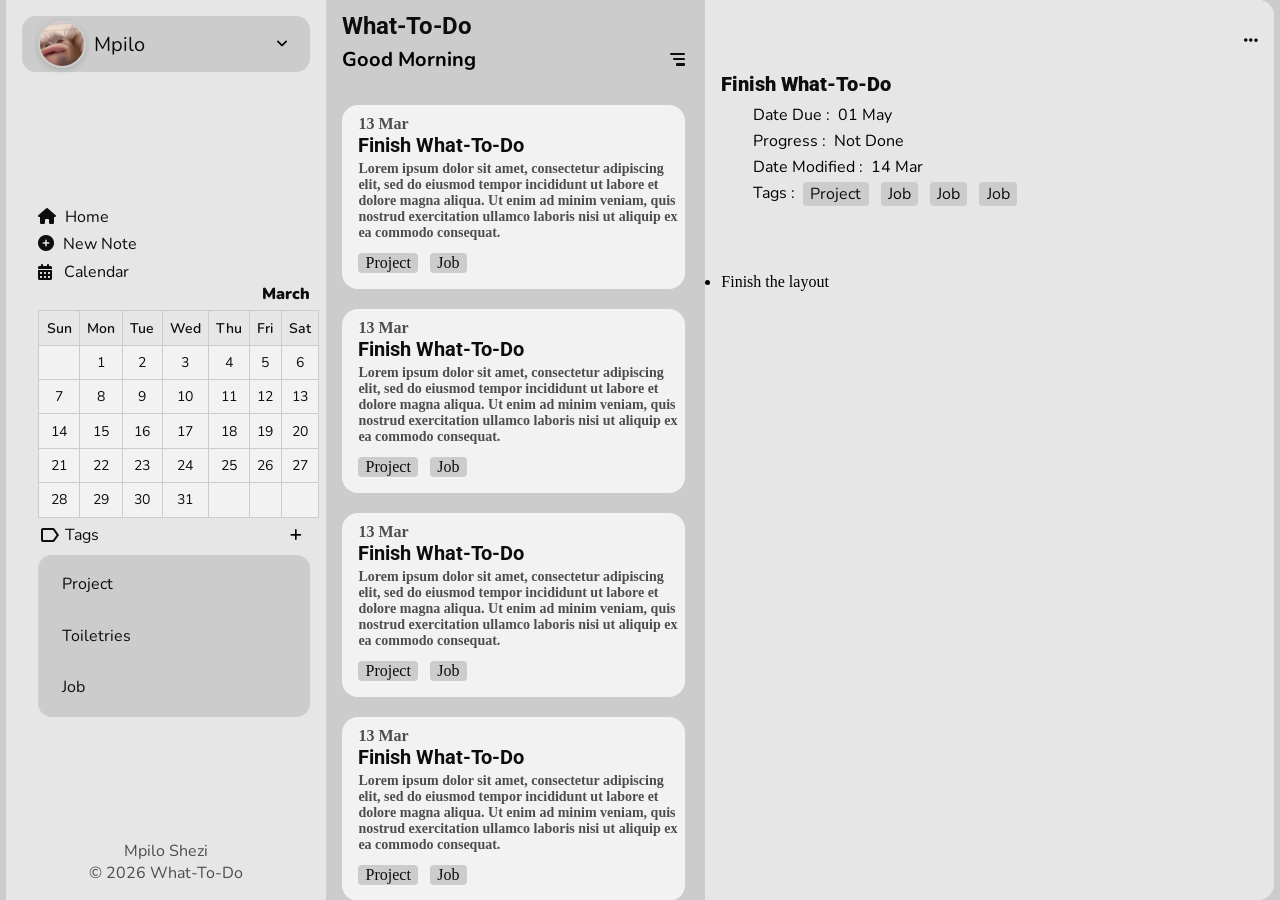
==== index.html @ d68bf4db "View Page - Made view header and about sections" ====
<!DOCTYPE html>
<html lang="en">

<head>
  <meta charset="UTF-8" />
  <meta name="description" content="to-do-list" />
  <meta name="author" content="Mpilo Shezi ( t00la7y )" />
  <meta name="viewport" content="width=device-width, initial-scale=1.0" />
  <meta name="keywords" content="to-do list, task manager, productivity, JavaScript, HTML, CSS" />
  <link rel="stylesheet" href="https://cdnjs.cloudflare.com/ajax/libs/font-awesome/6.5.0/css/all.min.css">
  <link rel="stylesheet"
    href="https://fonts.googleapis.com/css2?family=Material+Symbols+Outlined:opsz,wght,FILL,GRAD@20..48,100..700,0..1,-50..200&icon_names=label" />
  <meta http-equiv="Content-Type" content="text/html; charset=UTF-8" />
  <link rel="stylesheet" href="css/style.css">
  <title>What-To-Do</title>
</head>

<body>

  <main>

    <!-- Side Navigation panel -->
    <aside class="desktop-nav">
      <div class="account-action">
        <div class="user-display">
          <img src="image/3c36493bb532231feea8f35fd29cca05.jpg" alt="user-Picture">
          <span id="name">Mpilo</span>
        </div>
        <button><i class="fa-solid fa-angle-down" id="dropdown"></i></button>
      </div>

      <nav>
        <li><i class="fa-solid fa-house"></i>Home</li>
        <li><i class="fa-solid fa-circle-plus"></i>New Note</li>
        <li>
          <div class="calendar-container">
            <span>
              <div class="calendar-label">
                <i class="fa-solid fa-calendar-days"></i>
                Calendar
              </div>
            </span>
            <span id="month">March</span>
            <table class="calendar-table">
              <thead>
                <tr>
                  <th>Sun</th>
                  <th>Mon</th>
                  <th>Tue</th>
                  <th>Wed</th>
                  <th>Thu</th>
                  <th>Fri</th>
                  <th>Sat</th>
                </tr>
              </thead>
              <tbody>
                <tr>
                  <td></td>
                  <td>1</td>
                  <td>2</td>
                  <td>3</td>
                  <td>4</td>
                  <td>5</td>
                  <td>6</td>
                </tr>
                <tr>
                  <td>7</td>
                  <td>8</td>
                  <td>9</td>
                  <td>10</td>
                  <td>11</td>
                  <td>12</td>
                  <td>13</td>
                </tr>
                <tr>
                  <td>14</td>
                  <td>15</td>
                  <td>16</td>
                  <td>17</td>
                  <td>18</td>
                  <td>19</td>
                  <td>20</td>
                </tr>
                <tr>
                  <td>21</td>
                  <td>22</td>
                  <td>23</td>
                  <td>24</td>
                  <td>25</td>
                  <td>26</td>
                  <td>27</td>
                </tr>
                <tr>
                  <td>28</td>
                  <td>29</td>
                  <td>30</td>
                  <td>31</td>
                  <td></td>
                  <td></td>
                  <td></td>
                </tr>
              </tbody>
            </table>
          </div>
        </li>
        <li>
          <div class="tag-container">
            <span>
              <div class="tag-label">
                <span class="material-symbols-outlined">label</span>
                Tags
              </div>
              <button><i class="fa-solid fa-plus" id="addBtn"></i></button>
            </span>
            <ul class="tags" id="tag-carousel">
              <li id="tag">Project</li>
              <li id="tag">Toiletries</li>
              <li id="tag">Job</li>
            </ul>
          </div>
        </li>
      </nav>



      <!-- web app footer -->
      <footer>
        <span class="author">Mpilo Shezi</span>
        <span>&copy; 2026 What-To-Do</span>
      </footer>

    </aside>

    <!-- Home page content -->
    <section class="page">

      <!-- Notes Carousel [Up to Down]-->
      <section class="card-carousel">

        <div class="carousel-header"> <!--Staionary at the top-->
          <h3>What-To-Do</h3>

          <!-- Hamburger menu -->
          <div class="hamburger-menu">
            <span></span>
            <span></span>
            <span></span>
          </div>

          <!-- Mobile Navigation -->
          <nav class="mobile-nav">
            <ul class="mobile-nav-list">
              <li><i class="fa-solid fa-house"></i>Home</li>
              <li><i class="fa-solid fa-circle-plus"></i>New Note</li>
              <li>
                <div class="calendar-container">
                  <span>
                    <div class="calendar-label">
                      <i class="fa-solid fa-calendar-days"></i>
                      Calendar
                    </div>
                    <i class="fa-solid fa-angle-down" id="dropDown"></i>
                  </span>
                  <span id="month">March</span>
                  <table class="calendar-table">
                    <thead>
                      <tr>
                        <th>Sun</th>
                        <th>Mon</th>
                        <th>Tue</th>
                        <th>Wed</th>
                        <th>Thu</th>
                        <th>Fri</th>
                        <th>Sat</th>
                      </tr>
                    </thead>
                    <tbody>
                      <tr>
                        <td></td>
                        <td>1</td>
                        <td>2</td>
                        <td>3</td>
                        <td>4</td>
                        <td>5</td>
                        <td>6</td>
                      </tr>
                      <tr>
                        <td>7</td>
                        <td>8</td>
                        <td>9</td>
                        <td>10</td>
                        <td>11</td>
                        <td>12</td>
                        <td>13</td>
                      </tr>
                      <tr>
                        <td>14</td>
                        <td>15</td>
                        <td>16</td>
                        <td>17</td>
                        <td>18</td>
                        <td>19</td>
                        <td>20</td>
                      </tr>
                      <tr>
                        <td>21</td>
                        <td>22</td>
                        <td>23</td>
                        <td>24</td>
                        <td>25</td>
                        <td>26</td>
                        <td>27</td>
                      </tr>
                      <tr>
                        <td>28</td>
                        <td>29</td>
                        <td>30</td>
                        <td>31</td>
                        <td></td>
                        <td></td>
                        <td></td>
                      </tr>
                    </tbody>
                  </table>
                </div>
              </li>
              <li>
                <div class="tag-container">
                  <span>
                    <div class="tag-label">
                      <span class="material-symbols-outlined">label</span>
                      Tags
                    </div>
                    <i class="fa-solid fa-angle-down" id="dropDown"></i>
                  </span>
                  <ul class="tags" id="tag-carousel">
                    <li>Project</li>
                    <li>Toiletries</li>
                    <li>Job</li>
                  </ul>
                </div>
              </li>
              <li>
                <div class="setting-div"><i class="fa-solid fa-gear"></i>Settings</div>
              </li>
            </ul>
          </nav>

          <div class="carousel-subheader">
            <p id="greeting"> Good Morning</p>

            <button id="listFilter">
              <div class="list-filter">
                <span class="span-1"></span>
                <span class="span-2"></span>
                <span class="span-3"></span>
              </div>
            </button>
          </div>
        </div>

        <div class="carousel-group">

          <!-- Make card with JavaScript -->
          <ul class="carousel-list">
            <li id="list-item">
              <div class="note-card"> <!--Placeholder-->

                <h4 id="dateCreated">13 Mar</h4>

                <h2 class="note-title" id="card-title">
                  Finish What-To-Do
                </h2>

                <div id="card-description">
                  <p>Lorem ipsum dolor sit amet, consectetur adipiscing elit,
                    sed do eiusmod tempor incididunt ut labore et dolore magna aliqua.
                    Ut enim ad minim veniam, quis nostrud exercitation ullamco laboris nisi
                    ut aliquip ex ea commodo consequat.
                  </p>
                </div>

                <div class="note-tags">
                  <p class="note-tag" id="tag">Project</p>
                  <p class="note-tag" id="tag">Job</p>
                </div>
              </div>
            </li>
            <li id="list-item">
              <div class="note-card"> <!--Placeholder-->

                <h4 id="dateCreated">13 Mar</h4>

                <h2 class="note-title" id="card-title">
                  Finish What-To-Do
                </h2>

                <div id="card-description">
                  <p>Lorem ipsum dolor sit amet, consectetur adipiscing elit,
                    sed do eiusmod tempor incididunt ut labore et dolore magna aliqua.
                    Ut enim ad minim veniam, quis nostrud exercitation ullamco laboris nisi
                    ut aliquip ex ea commodo consequat.
                  </p>
                </div>

                <div class="note-tags">
                  <p class="note-tag" id="tag">Project</p>
                  <p class="note-tag" id="tag">Job</p>
                </div>
              </div>
            </li>
            <li id="list-item">
              <div class="note-card"> <!--Placeholder-->

                <h4 id="dateCreated">13 Mar</h4>

                <h2 class="note-title" id="card-title">
                  Finish What-To-Do
                </h2>

                <div id="card-description">
                  <p>Lorem ipsum dolor sit amet, consectetur adipiscing elit,
                    sed do eiusmod tempor incididunt ut labore et dolore magna aliqua.
                    Ut enim ad minim veniam, quis nostrud exercitation ullamco laboris nisi
                    ut aliquip ex ea commodo consequat.
                  </p>
                </div>

                <div class="note-tags">
                  <p class="note-tag" id="tag">Project</p>
                  <p class="note-tag" id="tag">Job</p>
                </div>
              </div>
            </li>
            <li id="list-item">
              <div class="note-card"> <!--Placeholder-->

                <h4 id="dateCreated">13 Mar</h4>

                <h2 class="note-title" id="card-title">
                  Finish What-To-Do
                </h2>

                <div id="card-description">
                  <p>Lorem ipsum dolor sit amet, consectetur adipiscing elit,
                    sed do eiusmod tempor incididunt ut labore et dolore magna aliqua.
                    Ut enim ad minim veniam, quis nostrud exercitation ullamco laboris nisi
                    ut aliquip ex ea commodo consequat.
                  </p>
                </div>

                <div class="note-tags">
                  <p class="note-tag" id="tag">Project</p>
                  <p class="note-tag" id="tag">Job</p>
                </div>
              </div>
            </li>
            <li id="list-item">
              <div class="note-card"> <!--Placeholder-->

                <h4 id="dateCreated">13 Mar</h4>

                <h2 class="note-title" id="card-title">
                  Finish What-To-Do
                </h2>

                <div id="card-description">
                  <p>Lorem ipsum dolor sit amet, consectetur adipiscing elit,
                    sed do eiusmod tempor incididunt ut labore et dolore magna aliqua.
                    Ut enim ad minim veniam, quis nostrud exercitation ullamco laboris nisi
                    ut aliquip ex ea commodo consequat.
                  </p>
                </div>

                <div class="note-tags">
                  <p class="note-tag" id="tag">Project</p>
                  <p class="note-tag" id="tag">Job</p>
                </div>
              </div>
            </li>
            <li id="list-item">
              <div class="note-card"> <!--Placeholder-->

                <h4 id="dateCreated">13 Mar</h4>

                <h2 class="note-title" id="card-title">
                  Finish What-To-Do
                </h2>

                <div id="card-description">
                  <p>Lorem ipsum dolor sit amet, consectetur adipiscing elit,
                    sed do eiusmod tempor incididunt ut labore et dolore magna aliqua.
                    Ut enim ad minim veniam, quis nostrud exercitation ullamco laboris nisi
                    ut aliquip ex ea commodo consequat.
                  </p>
                </div>

                <div class="note-tags">
                  <p class="note-tag" id="tag">Project</p>
                  <p class="note-tag" id="tag">Job</p>
                </div>
              </div>
            </li>
          </ul>
        </div>
      </section>

      <!-- Note/To-Do display -->
      <section class="display">
        <!-- App Home -->
        <div class="home">

        </div>
        <!-- New note -->
        <div class="create-to-do">
          <form></form>
        </div>

        <!-- View Note -->
        <div class="to-do-Note">
          <div class="view-note-header">
            <i class="fa-solid fa-ellipsis note-options"></i>
            <h2 .class="title" id="card-title">Finish What-To-Do</h2>
          </div>
          <div class="view-note-body">
            <ul class="view-note-about">
              <li><span><p>Date Due :</p> <p id="dateDue"> 01 May</p></span></li>
              <li><span><p>Progress :</p> <p id="cardStatus"> Not Done</p></span></li>
              <li><span><p>Date Modified :</p> <p id="dateModified">14 Mar</p></span></li>
              <li><span><p>Tags :</p>
                  <div class="note-tags">
                    <p class="note-tag" id="tag">Project</p>
                    <p class="note-tag" id="tag">Job</p>
                    <p class="note-tag" id="tag">Job</p>
                    <p class="note-tag" id="tag">Job</p>
                  </div>
                </span></li>
            </ul>

            <div class="view-note-detail">
              <ul class="note-check-list">
                <li>Finish the layout</li>

              </ul>
            </div>

          </div>
        </div>
      </section>
    </section>

  </main>

</body>

</html>
---- css/style.css ----
@import url(tags.css);
@import url(page.css);
@import url(note.css);
@import url(modal.css);
@import url(carousel.css);
@import url(calendar.css);

* {
    margin: 0;
    padding: 0;
    box-sizing: border-box;
}

.desktop-nav {
    display: flex;
    padding: 1rem;
    color: var(--text);
    flex-direction: column;
    font-size: var(--font-m);
    /* margin-right: var(--font-m); */
    background-color: var(--bg);
    font-family: var(--font-body);
    justify-content: space-between;
    flex: 1 1 auto;
    position: fixed;
    height: 100vh;
    width: 20rem;   
    overflow-y: auto;
    overflow-x: hidden;
    scrollbar-width: none; /* Firefox */
}

.desktop-nav::-webkit-scrollbar {
    display: none; /* Chrome, Safari, Edge */
}

.desktop-nav .account-action {
    gap: 0.5rem;
    width: 18rem;
    display: flex;
    height: 3.5rem;
    padding-left: 1rem;
    align-self: center;
    align-items: center;
    flex-direction: row;
    border-radius: var(--font-s);
    justify-content: space-between;
    background-color: var(--bg-dark);
}

.desktop-nav .account-action .user-display {
    display: flex;
    flex-direction: row;
    justify-content: start;
    align-items: center;
    gap: 0.5rem;
}

.desktop-nav .account-action img {
    width: 3rem;
    height: 3rem;
    object-fit: cover;
    border-radius: 50%;
    justify-self: flex-start;
    border: 2px solid var(--bg-dark);
    box-shadow: 0 2px 6px rgba(0, 0, 0, 0.15);
}

.desktop-nav .account-action #name {
    justify-self: center;
    font-size: var(--font-l);
}

.desktop-nav .account-action button {
    margin-right: 1rem;
    justify-self: flex-end;
    background-color: var(--bg-dark);
}

.desktop-nav .account-action button:hover {
    background-color: var(--bg);
}

.desktop-nav .account-action button #dropdown {
    padding: 0.4rem;
}

.desktop-nav nav {
    padding: 1rem 0 0 1rem;
    list-style: none;
}

.desktop-nav nav li {
    margin-bottom: 0.35rem;
}

.desktop-nav nav li i {
    padding-right: 0.55rem;
}

.setting-div {
    align-self: center;
}

.note-card {
    background-color: var(--bg-light);
}

/* SPA body */

/* First Display */
.page {
    display: flex;
    flex-direction: row;
    margin-left: 20rem;
    height: 100vh;
}

/* Second Display */
.display {
    width: 60%;
    padding-top: 2rem;
    background-color: var(--bg);
}





/* Mobile Navigation */

.hamburger-menu {
    display: none;
}

.mobile-nav {
    display: none;
}

@media (max-width: 500px) {
    .desktop-nav {
        display: none;
    }

    .hamburger-menu {
        display: flex;
        flex-direction: column;
        justify-content: space-between;
        width: 24px;
        height: 16px;
        cursor: pointer;
    }

    .hamburger-menu span {
        display: block;
        height: 2px;
        width: 100%;
        background-color: var(--text);
        border-radius: 2px;
    }

    .mobile-nav {
        display: none;
        position: fixed;
        top: 0;
        left: 0;
        width: 100%;
        height: 100%;
        background-color: var(--bg-light);
        padding: 1rem;
        z-index: 999;
        transition: transform 0.3s ease;
        transform: translateX(-100%);
    }

    .mobile-nav.open {
        display: block;
        opacity: 1;
    }
}
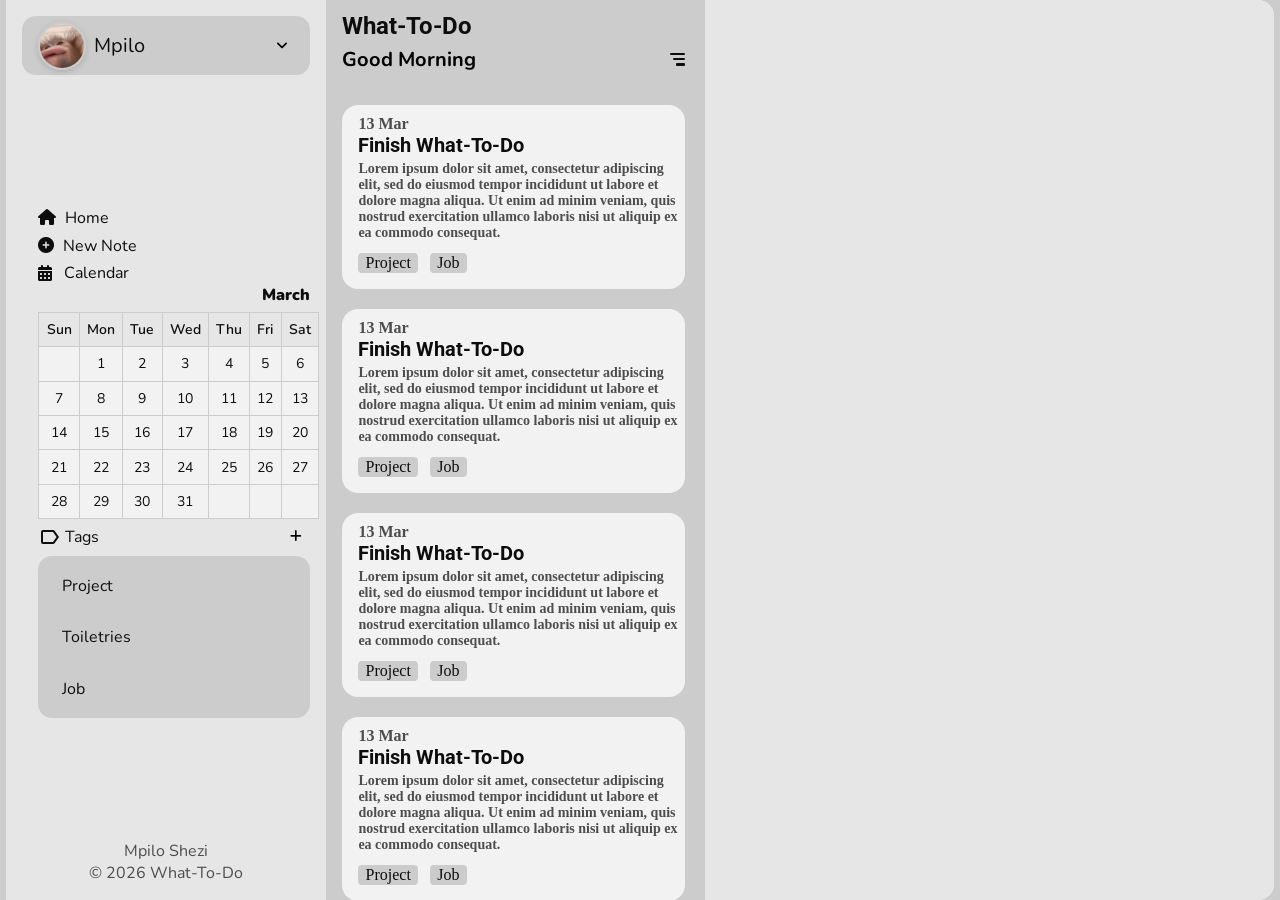
==== commit ff47bb6c: "View Page - Complete" ====
--- a/index.html
+++ b/index.html
@@ -409,13 +409,11 @@
       <section class="display">
         <!-- App Home -->
         <div class="home">
-
+          <!-- New note -->
+          <div class="create-to-do">
+                  
+          </div>  
         </div>
-        <!-- New note -->
-        <div class="create-to-do">
-          <form></form>
-        </div>
-
         <!-- View Note -->
         <div class="to-do-Note">
           <div class="view-note-header">
@@ -436,12 +434,45 @@
                   </div>
                 </span></li>
             </ul>
-
+            <br>
             <div class="view-note-detail">
+
+              <!-- Scenario 1: Unordered toggle list (ul) -->
               <ul class="note-check-list">
-                <li>Finish the layout</li>
-
+                <li class="check-item">
+                  <div class="check-box done"></div>
+                  <span>Research competitors</span>
+                </li>
+                <li class="check-item">
+                  <div class="check-box"></div>
+                  <span>Finish the layout</span>
+                </li>
+                <li class="check-item">
+                  <div class="check-box"></div>
+                  <span>Add interactions</span>
+                </li>
               </ul>
+            
+              <!-- Scenario 2: Ordered toggle list (ol) -->
+              <ol class="note-check-list ordered">
+                <li class="check-item">
+                  <div class="check-box done"></div>
+                  <span>Plan the project</span>
+                </li>
+                <li class="check-item">
+                  <div class="check-box"></div>
+                  <span>Set up the repo</span>
+                </li>
+                <li class="check-item">
+                  <div class="check-box"></div>
+                  <span>Build the API</span>
+                </li>
+              </ol>
+            
+              <!-- Scenario 3: Plain notes (textarea) -->
+              <textarea class="note-textarea" placeholder="Write your notes here..."></textarea>
+            
+            </div>
             </div>
 
           </div>
--- a/css/style.css
+++ b/css/style.css
@@ -38,7 +38,7 @@
     gap: 0.5rem;
     width: 18rem;
     display: flex;
-    height: 3.5rem;
+    height: 3.7rem;
     padding-left: 1rem;
     align-self: center;
     align-items: center;
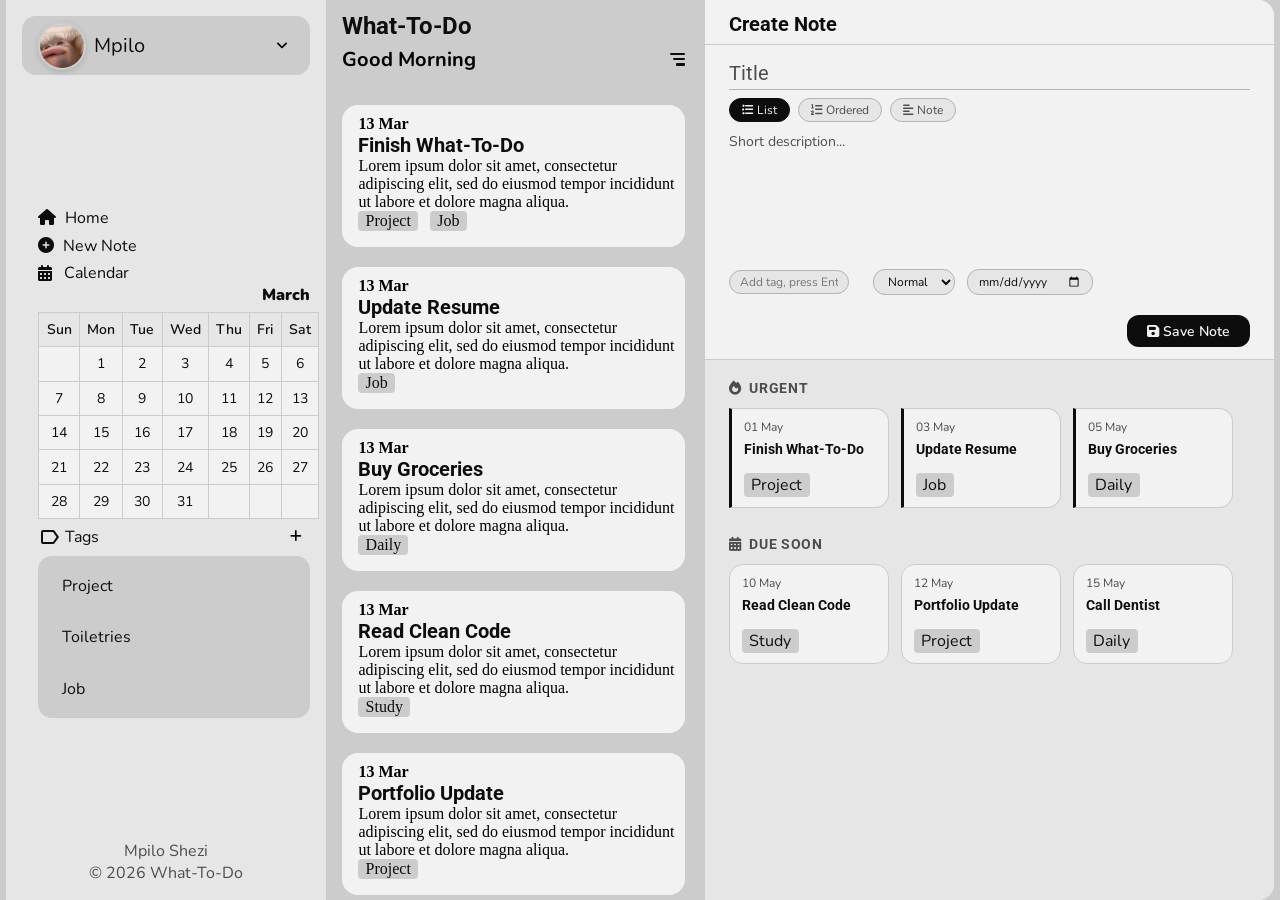
==== commit 7ebc4d99: "Home- Complete" ====
--- a/index.html
+++ b/index.html
@@ -1,487 +1,541 @@
-<!DOCTYPE html>
-<html lang="en">
-
-<head>
-  <meta charset="UTF-8" />
-  <meta name="description" content="to-do-list" />
-  <meta name="author" content="Mpilo Shezi ( t00la7y )" />
-  <meta name="viewport" content="width=device-width, initial-scale=1.0" />
-  <meta name="keywords" content="to-do list, task manager, productivity, JavaScript, HTML, CSS" />
-  <link rel="stylesheet" href="https://cdnjs.cloudflare.com/ajax/libs/font-awesome/6.5.0/css/all.min.css">
-  <link rel="stylesheet"
-    href="https://fonts.googleapis.com/css2?family=Material+Symbols+Outlined:opsz,wght,FILL,GRAD@20..48,100..700,0..1,-50..200&icon_names=label" />
-  <meta http-equiv="Content-Type" content="text/html; charset=UTF-8" />
-  <link rel="stylesheet" href="css/style.css">
-  <title>What-To-Do</title>
-</head>
-
-<body>
-
-  <main>
-
-    <!-- Side Navigation panel -->
-    <aside class="desktop-nav">
-      <div class="account-action">
-        <div class="user-display">
-          <img src="image/3c36493bb532231feea8f35fd29cca05.jpg" alt="user-Picture">
-          <span id="name">Mpilo</span>
-        </div>
-        <button><i class="fa-solid fa-angle-down" id="dropdown"></i></button>
-      </div>
-
-      <nav>
-        <li><i class="fa-solid fa-house"></i>Home</li>
-        <li><i class="fa-solid fa-circle-plus"></i>New Note</li>
-        <li>
-          <div class="calendar-container">
-            <span>
-              <div class="calendar-label">
-                <i class="fa-solid fa-calendar-days"></i>
-                Calendar
-              </div>
-            </span>
-            <span id="month">March</span>
-            <table class="calendar-table">
-              <thead>
-                <tr>
-                  <th>Sun</th>
-                  <th>Mon</th>
-                  <th>Tue</th>
-                  <th>Wed</th>
-                  <th>Thu</th>
-                  <th>Fri</th>
-                  <th>Sat</th>
-                </tr>
-              </thead>
-              <tbody>
-                <tr>
-                  <td></td>
-                  <td>1</td>
-                  <td>2</td>
-                  <td>3</td>
-                  <td>4</td>
-                  <td>5</td>
-                  <td>6</td>
-                </tr>
-                <tr>
-                  <td>7</td>
-                  <td>8</td>
-                  <td>9</td>
-                  <td>10</td>
-                  <td>11</td>
-                  <td>12</td>
-                  <td>13</td>
-                </tr>
-                <tr>
-                  <td>14</td>
-                  <td>15</td>
-                  <td>16</td>
-                  <td>17</td>
-                  <td>18</td>
-                  <td>19</td>
-                  <td>20</td>
-                </tr>
-                <tr>
-                  <td>21</td>
-                  <td>22</td>
-                  <td>23</td>
-                  <td>24</td>
-                  <td>25</td>
-                  <td>26</td>
-                  <td>27</td>
-                </tr>
-                <tr>
-                  <td>28</td>
-                  <td>29</td>
-                  <td>30</td>
-                  <td>31</td>
-                  <td></td>
-                  <td></td>
-                  <td></td>
-                </tr>
-              </tbody>
-            </table>
-          </div>
-        </li>
-        <li>
-          <div class="tag-container">
-            <span>
-              <div class="tag-label">
-                <span class="material-symbols-outlined">label</span>
-                Tags
-              </div>
-              <button><i class="fa-solid fa-plus" id="addBtn"></i></button>
-            </span>
-            <ul class="tags" id="tag-carousel">
-              <li id="tag">Project</li>
-              <li id="tag">Toiletries</li>
-              <li id="tag">Job</li>
-            </ul>
-          </div>
-        </li>
-      </nav>
-
-
-
-      <!-- web app footer -->
-      <footer>
-        <span class="author">Mpilo Shezi</span>
-        <span>&copy; 2026 What-To-Do</span>
-      </footer>
-
-    </aside>
-
-    <!-- Home page content -->
-    <section class="page">
-
-      <!-- Notes Carousel [Up to Down]-->
-      <section class="card-carousel">
-
-        <div class="carousel-header"> <!--Staionary at the top-->
-          <h3>What-To-Do</h3>
-
-          <!-- Hamburger menu -->
-          <div class="hamburger-menu">
-            <span></span>
-            <span></span>
-            <span></span>
-          </div>
-
-          <!-- Mobile Navigation -->
-          <nav class="mobile-nav">
-            <ul class="mobile-nav-list">
-              <li><i class="fa-solid fa-house"></i>Home</li>
-              <li><i class="fa-solid fa-circle-plus"></i>New Note</li>
-              <li>
-                <div class="calendar-container">
-                  <span>
-                    <div class="calendar-label">
-                      <i class="fa-solid fa-calendar-days"></i>
-                      Calendar
-                    </div>
-                    <i class="fa-solid fa-angle-down" id="dropDown"></i>
-                  </span>
-                  <span id="month">March</span>
-                  <table class="calendar-table">
-                    <thead>
-                      <tr>
-                        <th>Sun</th>
-                        <th>Mon</th>
-                        <th>Tue</th>
-                        <th>Wed</th>
-                        <th>Thu</th>
-                        <th>Fri</th>
-                        <th>Sat</th>
-                      </tr>
-                    </thead>
-                    <tbody>
-                      <tr>
-                        <td></td>
-                        <td>1</td>
-                        <td>2</td>
-                        <td>3</td>
-                        <td>4</td>
-                        <td>5</td>
-                        <td>6</td>
-                      </tr>
-                      <tr>
-                        <td>7</td>
-                        <td>8</td>
-                        <td>9</td>
-                        <td>10</td>
-                        <td>11</td>
-                        <td>12</td>
-                        <td>13</td>
-                      </tr>
-                      <tr>
-                        <td>14</td>
-                        <td>15</td>
-                        <td>16</td>
-                        <td>17</td>
-                        <td>18</td>
-                        <td>19</td>
-                        <td>20</td>
-                      </tr>
-                      <tr>
-                        <td>21</td>
-                        <td>22</td>
-                        <td>23</td>
-                        <td>24</td>
-                        <td>25</td>
-                        <td>26</td>
-                        <td>27</td>
-                      </tr>
-                      <tr>
-                        <td>28</td>
-                        <td>29</td>
-                        <td>30</td>
-                        <td>31</td>
-                        <td></td>
-                        <td></td>
-                        <td></td>
-                      </tr>
-                    </tbody>
-                  </table>
-                </div>
-              </li>
-              <li>
-                <div class="tag-container">
-                  <span>
-                    <div class="tag-label">
-                      <span class="material-symbols-outlined">label</span>
-                      Tags
-                    </div>
-                    <i class="fa-solid fa-angle-down" id="dropDown"></i>
-                  </span>
-                  <ul class="tags" id="tag-carousel">
-                    <li>Project</li>
-                    <li>Toiletries</li>
-                    <li>Job</li>
-                  </ul>
-                </div>
-              </li>
-              <li>
-                <div class="setting-div"><i class="fa-solid fa-gear"></i>Settings</div>
-              </li>
-            </ul>
-          </nav>
-
-          <div class="carousel-subheader">
-            <p id="greeting"> Good Morning</p>
-
-            <button id="listFilter">
-              <div class="list-filter">
-                <span class="span-1"></span>
-                <span class="span-2"></span>
-                <span class="span-3"></span>
-              </div>
-            </button>
-          </div>
-        </div>
-
-        <div class="carousel-group">
-
-          <!-- Make card with JavaScript -->
-          <ul class="carousel-list">
-            <li id="list-item">
-              <div class="note-card"> <!--Placeholder-->
-
-                <h4 id="dateCreated">13 Mar</h4>
-
-                <h2 class="note-title" id="card-title">
-                  Finish What-To-Do
-                </h2>
-
-                <div id="card-description">
-                  <p>Lorem ipsum dolor sit amet, consectetur adipiscing elit,
-                    sed do eiusmod tempor incididunt ut labore et dolore magna aliqua.
-                    Ut enim ad minim veniam, quis nostrud exercitation ullamco laboris nisi
-                    ut aliquip ex ea commodo consequat.
-                  </p>
-                </div>
-
-                <div class="note-tags">
-                  <p class="note-tag" id="tag">Project</p>
-                  <p class="note-tag" id="tag">Job</p>
-                </div>
-              </div>
-            </li>
-            <li id="list-item">
-              <div class="note-card"> <!--Placeholder-->
-
-                <h4 id="dateCreated">13 Mar</h4>
-
-                <h2 class="note-title" id="card-title">
-                  Finish What-To-Do
-                </h2>
-
-                <div id="card-description">
-                  <p>Lorem ipsum dolor sit amet, consectetur adipiscing elit,
-                    sed do eiusmod tempor incididunt ut labore et dolore magna aliqua.
-                    Ut enim ad minim veniam, quis nostrud exercitation ullamco laboris nisi
-                    ut aliquip ex ea commodo consequat.
-                  </p>
-                </div>
-
-                <div class="note-tags">
-                  <p class="note-tag" id="tag">Project</p>
-                  <p class="note-tag" id="tag">Job</p>
-                </div>
-              </div>
-            </li>
-            <li id="list-item">
-              <div class="note-card"> <!--Placeholder-->
-
-                <h4 id="dateCreated">13 Mar</h4>
-
-                <h2 class="note-title" id="card-title">
-                  Finish What-To-Do
-                </h2>
-
-                <div id="card-description">
-                  <p>Lorem ipsum dolor sit amet, consectetur adipiscing elit,
-                    sed do eiusmod tempor incididunt ut labore et dolore magna aliqua.
-                    Ut enim ad minim veniam, quis nostrud exercitation ullamco laboris nisi
-                    ut aliquip ex ea commodo consequat.
-                  </p>
-                </div>
-
-                <div class="note-tags">
-                  <p class="note-tag" id="tag">Project</p>
-                  <p class="note-tag" id="tag">Job</p>
-                </div>
-              </div>
-            </li>
-            <li id="list-item">
-              <div class="note-card"> <!--Placeholder-->
-
-                <h4 id="dateCreated">13 Mar</h4>
-
-                <h2 class="note-title" id="card-title">
-                  Finish What-To-Do
-                </h2>
-
-                <div id="card-description">
-                  <p>Lorem ipsum dolor sit amet, consectetur adipiscing elit,
-                    sed do eiusmod tempor incididunt ut labore et dolore magna aliqua.
-                    Ut enim ad minim veniam, quis nostrud exercitation ullamco laboris nisi
-                    ut aliquip ex ea commodo consequat.
-                  </p>
-                </div>
-
-                <div class="note-tags">
-                  <p class="note-tag" id="tag">Project</p>
-                  <p class="note-tag" id="tag">Job</p>
-                </div>
-              </div>
-            </li>
-            <li id="list-item">
-              <div class="note-card"> <!--Placeholder-->
-
-                <h4 id="dateCreated">13 Mar</h4>
-
-                <h2 class="note-title" id="card-title">
-                  Finish What-To-Do
-                </h2>
-
-                <div id="card-description">
-                  <p>Lorem ipsum dolor sit amet, consectetur adipiscing elit,
-                    sed do eiusmod tempor incididunt ut labore et dolore magna aliqua.
-                    Ut enim ad minim veniam, quis nostrud exercitation ullamco laboris nisi
-                    ut aliquip ex ea commodo consequat.
-                  </p>
-                </div>
-
-                <div class="note-tags">
-                  <p class="note-tag" id="tag">Project</p>
-                  <p class="note-tag" id="tag">Job</p>
-                </div>
-              </div>
-            </li>
-            <li id="list-item">
-              <div class="note-card"> <!--Placeholder-->
-
-                <h4 id="dateCreated">13 Mar</h4>
-
-                <h2 class="note-title" id="card-title">
-                  Finish What-To-Do
-                </h2>
-
-                <div id="card-description">
-                  <p>Lorem ipsum dolor sit amet, consectetur adipiscing elit,
-                    sed do eiusmod tempor incididunt ut labore et dolore magna aliqua.
-                    Ut enim ad minim veniam, quis nostrud exercitation ullamco laboris nisi
-                    ut aliquip ex ea commodo consequat.
-                  </p>
-                </div>
-
-                <div class="note-tags">
-                  <p class="note-tag" id="tag">Project</p>
-                  <p class="note-tag" id="tag">Job</p>
-                </div>
-              </div>
-            </li>
-          </ul>
-        </div>
-      </section>
-
-      <!-- Note/To-Do display -->
-      <section class="display">
-        <!-- App Home -->
-        <div class="home">
-          <!-- New note -->
-          <div class="create-to-do">
-                  
-          </div>  
-        </div>
-        <!-- View Note -->
-        <div class="to-do-Note">
-          <div class="view-note-header">
-            <i class="fa-solid fa-ellipsis note-options"></i>
-            <h2 .class="title" id="card-title">Finish What-To-Do</h2>
-          </div>
-          <div class="view-note-body">
-            <ul class="view-note-about">
-              <li><span><p>Date Due :</p> <p id="dateDue"> 01 May</p></span></li>
-              <li><span><p>Progress :</p> <p id="cardStatus"> Not Done</p></span></li>
-              <li><span><p>Date Modified :</p> <p id="dateModified">14 Mar</p></span></li>
-              <li><span><p>Tags :</p>
-                  <div class="note-tags">
-                    <p class="note-tag" id="tag">Project</p>
-                    <p class="note-tag" id="tag">Job</p>
-                    <p class="note-tag" id="tag">Job</p>
-                    <p class="note-tag" id="tag">Job</p>
-                  </div>
-                </span></li>
-            </ul>
-            <br>
-            <div class="view-note-detail">
-
-              <!-- Scenario 1: Unordered toggle list (ul) -->
-              <ul class="note-check-list">
-                <li class="check-item">
-                  <div class="check-box done"></div>
-                  <span>Research competitors</span>
-                </li>
-                <li class="check-item">
-                  <div class="check-box"></div>
-                  <span>Finish the layout</span>
-                </li>
-                <li class="check-item">
-                  <div class="check-box"></div>
-                  <span>Add interactions</span>
-                </li>
-              </ul>
-            
-              <!-- Scenario 2: Ordered toggle list (ol) -->
-              <ol class="note-check-list ordered">
-                <li class="check-item">
-                  <div class="check-box done"></div>
-                  <span>Plan the project</span>
-                </li>
-                <li class="check-item">
-                  <div class="check-box"></div>
-                  <span>Set up the repo</span>
-                </li>
-                <li class="check-item">
-                  <div class="check-box"></div>
-                  <span>Build the API</span>
-                </li>
-              </ol>
-            
-              <!-- Scenario 3: Plain notes (textarea) -->
-              <textarea class="note-textarea" placeholder="Write your notes here..."></textarea>
-            
-            </div>
-            </div>
-
-          </div>
-        </div>
-      </section>
-    </section>
-
-  </main>
-
-</body>
-
+<!DOCTYPE html>
+<html lang="en">
+
+<head>
+  <meta charset="UTF-8" />
+  <meta name="description" content="to-do-list" />
+  <meta name="author" content="Mpilo Shezi ( t00la7y )" />
+  <meta name="viewport" content="width=device-width, initial-scale=1.0" />
+  <meta name="keywords" content="to-do list, task manager, productivity, JavaScript, HTML, CSS" />
+  <link rel="stylesheet" href="https://cdnjs.cloudflare.com/ajax/libs/font-awesome/6.5.0/css/all.min.css">
+  <link rel="stylesheet"
+    href="https://fonts.googleapis.com/css2?family=Material+Symbols+Outlined:opsz,wght,FILL,GRAD@20..48,100..700,0..1,-50..200&icon_names=label" />
+  <meta http-equiv="Content-Type" content="text/html; charset=UTF-8" />
+  <link rel="stylesheet" href="css/style.css">
+  <title>What-To-Do</title>
+</head>
+
+<body>
+
+  <main>
+
+    <!-- Side Navigation panel -->
+    <aside class="desktop-nav">
+      <div class="account-action">
+        <div class="user-display">
+          <img src="image/3c36493bb532231feea8f35fd29cca05.jpg" alt="user-Picture">
+          <span id="name">Mpilo</span>
+        </div>
+        <button><i class="fa-solid fa-angle-down" id="dropdown"></i></button>
+      </div>
+
+      <nav>
+        <li><i class="fa-solid fa-house"></i>Home</li>
+        <li><i class="fa-solid fa-circle-plus"></i>New Note</li>
+        <li>
+          <div class="calendar-container">
+            <span>
+              <div class="calendar-label">
+                <i class="fa-solid fa-calendar-days"></i>
+                Calendar
+              </div>
+            </span>
+            <span id="month">March</span>
+            <table class="calendar-table">
+              <thead>
+                <tr>
+                  <th>Sun</th>
+                  <th>Mon</th>
+                  <th>Tue</th>
+                  <th>Wed</th>
+                  <th>Thu</th>
+                  <th>Fri</th>
+                  <th>Sat</th>
+                </tr>
+              </thead>
+              <tbody>
+                <tr>
+                  <td></td>
+                  <td>1</td>
+                  <td>2</td>
+                  <td>3</td>
+                  <td>4</td>
+                  <td>5</td>
+                  <td>6</td>
+                </tr>
+                <tr>
+                  <td>7</td>
+                  <td>8</td>
+                  <td>9</td>
+                  <td>10</td>
+                  <td>11</td>
+                  <td>12</td>
+                  <td>13</td>
+                </tr>
+                <tr>
+                  <td>14</td>
+                  <td>15</td>
+                  <td>16</td>
+                  <td>17</td>
+                  <td>18</td>
+                  <td>19</td>
+                  <td>20</td>
+                </tr>
+                <tr>
+                  <td>21</td>
+                  <td>22</td>
+                  <td>23</td>
+                  <td>24</td>
+                  <td>25</td>
+                  <td>26</td>
+                  <td>27</td>
+                </tr>
+                <tr>
+                  <td>28</td>
+                  <td>29</td>
+                  <td>30</td>
+                  <td>31</td>
+                  <td></td>
+                  <td></td>
+                  <td></td>
+                </tr>
+              </tbody>
+            </table>
+          </div>
+        </li>
+        <li>
+          <div class="tag-container">
+            <span>
+              <div class="tag-label">
+                <span class="material-symbols-outlined">label</span>
+                Tags
+              </div>
+              <button><i class="fa-solid fa-plus" id="addBtn"></i></button>
+            </span>
+            <ul class="tags" id="tag-carousel">
+              <li class="tag">Project</li>
+              <li class="tag">Toiletries</li>
+              <li class="tag">Job</li>
+            </ul>
+          </div>
+        </li>
+      </nav>
+
+      <!-- web app footer -->
+      <footer>
+        <span class="author">Mpilo Shezi</span>
+        <span>&copy; 2026 What-To-Do</span>
+      </footer>
+
+    </aside>
+
+    <!-- Home page content -->
+    <section class="page">
+
+      <!-- Notes Carousel [Up to Down] -->
+      <section class="card-carousel">
+
+        <div class="carousel-header">
+          <h3>What-To-Do</h3>
+
+          <!-- Hamburger menu -->
+          <div class="hamburger-menu">
+            <span></span>
+            <span></span>
+            <span></span>
+          </div>
+
+          <!-- Mobile Navigation -->
+          <nav class="mobile-nav">
+            <ul class="mobile-nav-list">
+              <li><i class="fa-solid fa-house"></i>Home</li>
+              <li><i class="fa-solid fa-circle-plus"></i>New Note</li>
+              <li>
+                <div class="calendar-container">
+                  <span>
+                    <div class="calendar-label">
+                      <i class="fa-solid fa-calendar-days"></i>
+                      Calendar
+                    </div>
+                    <i class="fa-solid fa-angle-down" id="dropDown"></i>
+                  </span>
+                  <span id="month">March</span>
+                  <table class="calendar-table">
+                    <thead>
+                      <tr>
+                        <th>Sun</th>
+                        <th>Mon</th>
+                        <th>Tue</th>
+                        <th>Wed</th>
+                        <th>Thu</th>
+                        <th>Fri</th>
+                        <th>Sat</th>
+                      </tr>
+                    </thead>
+                    <tbody>
+                      <tr>
+                        <td></td>
+                        <td>1</td>
+                        <td>2</td>
+                        <td>3</td>
+                        <td>4</td>
+                        <td>5</td>
+                        <td>6</td>
+                      </tr>
+                      <tr>
+                        <td>7</td>
+                        <td>8</td>
+                        <td>9</td>
+                        <td>10</td>
+                        <td>11</td>
+                        <td>12</td>
+                        <td>13</td>
+                      </tr>
+                      <tr>
+                        <td>14</td>
+                        <td>15</td>
+                        <td>16</td>
+                        <td>17</td>
+                        <td>18</td>
+                        <td>19</td>
+                        <td>20</td>
+                      </tr>
+                      <tr>
+                        <td>21</td>
+                        <td>22</td>
+                        <td>23</td>
+                        <td>24</td>
+                        <td>25</td>
+                        <td>26</td>
+                        <td>27</td>
+                      </tr>
+                      <tr>
+                        <td>28</td>
+                        <td>29</td>
+                        <td>30</td>
+                        <td>31</td>
+                        <td></td>
+                        <td></td>
+                        <td></td>
+                      </tr>
+                    </tbody>
+                  </table>
+                </div>
+              </li>
+              <li>
+                <div class="tag-container">
+                  <span>
+                    <div class="tag-label">
+                      <span class="material-symbols-outlined">label</span>
+                      Tags
+                    </div>
+                    <i class="fa-solid fa-angle-down" id="dropDown"></i>
+                  </span>
+                  <ul class="tags" id="tag-carousel">
+                    <li class="tag">Project</li>
+                    <li class="tag">Toiletries</li>
+                    <li class="tag">Job</li>
+                  </ul>
+                </div>
+              </li>
+              <li>
+                <div class="setting-div"><i class="fa-solid fa-gear"></i>Settings</div>
+              </li>
+            </ul>
+          </nav>
+
+          <div class="carousel-subheader">
+            <p id="greeting">Good Morning</p>
+            <button id="listFilter">
+              <div class="list-filter">
+                <span class="span-1"></span>
+                <span class="span-2"></span>
+                <span class="span-3"></span>
+              </div>
+            </button>
+          </div>
+        </div>
+
+        <div class="carousel-group">
+          <!-- Cards rendered by JavaScript -->
+          <ul class="carousel-list">
+            <li class="list-item">
+              <div class="note-card" data-id="placeholder-1">
+                <h4 class="dateCreated">13 Mar</h4>
+                <h2 class="note-title">Finish What-To-Do</h2>
+                <div class="card-description">
+                  <p>Lorem ipsum dolor sit amet, consectetur adipiscing elit,
+                    sed do eiusmod tempor incididunt ut labore et dolore magna aliqua.</p>
+                </div>
+                <div class="note-tags">
+                  <p class="note-tag">Project</p>
+                  <p class="note-tag">Job</p>
+                </div>
+              </div>
+            </li>
+            <li class="list-item">
+              <div class="note-card" data-id="placeholder-2">
+                <h4 class="dateCreated">13 Mar</h4>
+                <h2 class="note-title">Update Resume</h2>
+                <div class="card-description">
+                  <p>Lorem ipsum dolor sit amet, consectetur adipiscing elit,
+                    sed do eiusmod tempor incididunt ut labore et dolore magna aliqua.</p>
+                </div>
+                <div class="note-tags">
+                  <p class="note-tag">Job</p>
+                </div>
+              </div>
+            </li>
+            <li class="list-item">
+              <div class="note-card" data-id="placeholder-3">
+                <h4 class="dateCreated">13 Mar</h4>
+                <h2 class="note-title">Buy Groceries</h2>
+                <div class="card-description">
+                  <p>Lorem ipsum dolor sit amet, consectetur adipiscing elit,
+                    sed do eiusmod tempor incididunt ut labore et dolore magna aliqua.</p>
+                </div>
+                <div class="note-tags">
+                  <p class="note-tag">Daily</p>
+                </div>
+              </div>
+            </li>
+            <li class="list-item">
+              <div class="note-card" data-id="placeholder-4">
+                <h4 class="dateCreated">13 Mar</h4>
+                <h2 class="note-title">Read Clean Code</h2>
+                <div class="card-description">
+                  <p>Lorem ipsum dolor sit amet, consectetur adipiscing elit,
+                    sed do eiusmod tempor incididunt ut labore et dolore magna aliqua.</p>
+                </div>
+                <div class="note-tags">
+                  <p class="note-tag">Study</p>
+                </div>
+              </div>
+            </li>
+            <li class="list-item">
+              <div class="note-card" data-id="placeholder-5">
+                <h4 class="dateCreated">13 Mar</h4>
+                <h2 class="note-title">Portfolio Update</h2>
+                <div class="card-description">
+                  <p>Lorem ipsum dolor sit amet, consectetur adipiscing elit,
+                    sed do eiusmod tempor incididunt ut labore et dolore magna aliqua.</p>
+                </div>
+                <div class="note-tags">
+                  <p class="note-tag">Project</p>
+                </div>
+              </div>
+            </li>
+            <li class="list-item">
+              <div class="note-card" data-id="placeholder-6">
+                <h4 class="dateCreated">13 Mar</h4>
+                <h2 class="note-title">Call Dentist</h2>
+                <div class="card-description">
+                  <p>Lorem ipsum dolor sit amet, consectetur adipiscing elit,
+                    sed do eiusmod tempor incididunt ut labore et dolore magna aliqua.</p>
+                </div>
+                <div class="note-tags">
+                  <p class="note-tag">Daily</p>
+                </div>
+              </div>
+            </li>
+          </ul>
+        </div>
+
+      </section>
+
+      <!-- Display panel -->
+      <section class="display">
+
+        <!-- App Home -->
+        <div class="home">
+
+          <!-- Create form (top 40%) -->
+          <div class="create-to-do">
+            <div class="create-header">
+              <h2>Create Note</h2>
+            </div>
+            <div class="create-body">
+              <input type="text" class="create-title-input" placeholder="Title" maxlength="60" />
+              <div class="create-type-selector">
+                <button class="type-btn active" data-type="ul">
+                  <i class="fa-solid fa-list-ul"></i> List
+                </button>
+                <button class="type-btn" data-type="ol">
+                  <i class="fa-solid fa-list-ol"></i> Ordered
+                </button>
+                <button class="type-btn" data-type="textarea">
+                  <i class="fa-solid fa-align-left"></i> Note
+                </button>
+              </div>
+              <textarea class="create-body-input" placeholder="Short description..."></textarea>
+              <div class="create-meta">
+                <input type="text" class="create-tag-input" placeholder="Add tag, press Enter" />
+                <div class="create-tags-preview"></div>
+                <select class="create-priority-select">
+                  <option value="normal">Normal</option>
+                  <option value="urgent">Urgent</option>
+                </select>
+                <input type="date" class="create-due-input" />
+              </div>
+            </div>
+            <div class="create-footer">
+              <button class="create-save-btn">
+                <i class="fa-solid fa-floppy-disk"></i> Save Note
+              </button>
+            </div>
+          </div>
+
+          <!-- Home content (bottom 60%) -->
+          <div class="home-content">
+
+            <div class="home-section">
+              <div class="home-section-header">
+                <i class="fa-solid fa-fire"></i>
+                <h2>Urgent</h2>
+              </div>
+              <div class="home-cards-row" id="urgent-row">
+                <div class="home-card urgent-card" data-id="placeholder-1">
+                  <span class="home-card-date">01 May</span>
+                  <h3 class="home-card-title">Finish What-To-Do</h3>
+                  <div class="home-card-tags"><span class="note-tag">Project</span></div>
+                </div>
+                <div class="home-card urgent-card" data-id="placeholder-2">
+                  <span class="home-card-date">03 May</span>
+                  <h3 class="home-card-title">Update Resume</h3>
+                  <div class="home-card-tags"><span class="note-tag">Job</span></div>
+                </div>
+                <div class="home-card urgent-card" data-id="placeholder-3">
+                  <span class="home-card-date">05 May</span>
+                  <h3 class="home-card-title">Buy Groceries</h3>
+                  <div class="home-card-tags"><span class="note-tag">Daily</span></div>
+                </div>
+              </div>
+            </div>
+
+            <div class="home-section">
+              <div class="home-section-header">
+                <i class="fa-solid fa-calendar-days"></i>
+                <h2>Due Soon</h2>
+              </div>
+              <div class="home-cards-row" id="due-soon-row">
+                <div class="home-card" data-id="placeholder-4">
+                  <span class="home-card-date">10 May</span>
+                  <h3 class="home-card-title">Read Clean Code</h3>
+                  <div class="home-card-tags"><span class="note-tag">Study</span></div>
+                </div>
+                <div class="home-card" data-id="placeholder-5">
+                  <span class="home-card-date">12 May</span>
+                  <h3 class="home-card-title">Portfolio Update</h3>
+                  <div class="home-card-tags"><span class="note-tag">Project</span></div>
+                </div>
+                <div class="home-card" data-id="placeholder-6">
+                  <span class="home-card-date">15 May</span>
+                  <h3 class="home-card-title">Call Dentist</h3>
+                  <div class="home-card-tags"><span class="note-tag">Daily</span></div>
+                </div>
+              </div>
+            </div>
+
+          </div>
+
+        </div>
+
+        <!-- View Note -->
+        <div class="to-do-Note">
+          <div class="view-note-header">
+            <i class="fa-solid fa-ellipsis note-options"></i>
+            <h2 class="title card-title">Finish What-To-Do</h2>
+          </div>
+          <div class="view-note-body">
+            <ul class="view-note-about">
+              <li><span>
+                  <p>Date Due :</p>
+                  <p class="dateDue">01 May</p>
+                </span></li>
+              <li><span>
+                  <p>Progress :</p>
+                  <p class="cardStatus">Not Done</p>
+                </span></li>
+              <li><span>
+                  <p>Date Modified :</p>
+                  <p class="dateModified">14 Mar</p>
+                </span></li>
+              <li><span>
+                  <p>Tags :</p>
+                  <div class="note-tags">
+                    <p class="note-tag">Project</p>
+                    <p class="note-tag">Job</p>
+                  </div>
+                </span></li>
+            </ul>
+            <div class="view-note-detail">
+              <!-- Rendered by JS based on note type -->
+              <!-- Scenario 1: ul checklist -->
+              <ul class="note-check-list">
+                <li class="check-item">
+                  <div class="check-box done"></div>
+                  <span>Research competitors</span>
+                </li>
+                <li class="check-item">
+                  <div class="check-box"></div>
+                  <span>Finish the layout</span>
+                </li>
+                <li class="check-item">
+                  <div class="check-box"></div>
+                  <span>Add interactions</span>
+                </li>
+              </ul>
+            </div>
+          </div>
+        </div>
+
+      </section>
+    </section>
+
+  </main>
+
+  <script>
+    /* Mobile nav toggle */
+    const hamburger = document.querySelector('.hamburger-menu');
+    const mobileNav = document.querySelector('.mobile-nav');
+
+    hamburger?.addEventListener('click', () => {
+      hamburger.classList.toggle('open');
+      mobileNav.classList.toggle('open');
+    });
+
+    /* Set home active on load */
+    document.querySelector('.home')?.classList.add('active');
+
+    /* Checklist toggle */
+    document.querySelectorAll('.check-item').forEach(item => {
+      item.addEventListener('click', () => {
+        item.classList.toggle('done');
+        item.querySelector('.check-box').classList.toggle('done');
+      });
+    });
+
+
+    /* Hide carousel header on scroll down, show on scroll up */
+    const carouselGroup = document.querySelector('.carousel-group');
+    const carouselHeader = document.querySelector('.carousel-header');
+    let lastScrollY = 0;
+
+    carouselGroup?.addEventListener('scroll', () => {
+      const currentScrollY = carouselGroup.scrollTop;
+
+      if (currentScrollY > lastScrollY && currentScrollY > 60) {
+        // Scrolling down and past 60px — hide header
+        carouselHeader.classList.add('hidden');
+      } else {
+        // Scrolling up — show header
+        carouselHeader.classList.remove('hidden');
+      }
+
+      lastScrollY = currentScrollY;
+    });
+  </script>
+
+</body>
+
 </html>
--- a/css/style.css
+++ b/css/style.css
@@ -6,175 +6,482 @@
 @import url(calendar.css);
 
 * {
-    margin: 0;
-    padding: 0;
-    box-sizing: border-box;
-}
-
+  margin: 0;
+  padding: 0;
+  box-sizing: border-box;
+}
+
+/* ─── Desktop nav ────────────────────────────── */
 .desktop-nav {
+  display: flex;
+  padding: 1rem;
+  color: var(--text);
+  flex-direction: column;
+  font-size: var(--font-m);
+  background-color: var(--bg);
+  font-family: var(--font-body);
+  justify-content: space-between;
+  flex: 1 1 auto;
+  position: fixed;
+  height: 100vh;
+  width: 20rem;
+  overflow-y: auto;
+  overflow-x: hidden;
+  scrollbar-width: none;
+}
+
+.desktop-nav::-webkit-scrollbar {
+  display: none;
+}
+
+.desktop-nav .account-action {
+  gap: 0.5rem;
+  width: 18rem;
+  display: flex;
+  height: 3.7rem;
+  padding-left: 1rem;
+  align-self: center;
+  align-items: center;
+  flex-direction: row;
+  border-radius: var(--font-s);
+  justify-content: space-between;
+  background-color: var(--bg-dark);
+}
+
+.desktop-nav .account-action .user-display {
+  display: flex;
+  flex-direction: row;
+  justify-content: start;
+  align-items: center;
+  gap: 0.5rem;
+}
+
+.desktop-nav .account-action img {
+  width: 3rem;
+  height: 3rem;
+  object-fit: cover;
+  border-radius: 50%;
+  justify-self: flex-start;
+  border: 2px solid var(--bg-dark);
+  box-shadow: 0 2px 6px rgba(0, 0, 0, 0.15);
+}
+
+.desktop-nav .account-action #name {
+  justify-self: center;
+  font-size: var(--font-l);
+}
+
+.desktop-nav .account-action button {
+  margin-right: 1rem;
+  justify-self: flex-end;
+  background-color: var(--bg-dark);
+}
+
+.desktop-nav .account-action button:hover {
+  background-color: var(--bg);
+}
+
+.desktop-nav .account-action button #dropdown {
+  padding: 0.4rem;
+}
+
+.desktop-nav nav {
+  padding: 1rem 0 0 1rem;
+  list-style: none;
+}
+
+.desktop-nav nav li {
+  margin-bottom: 0.35rem;
+}
+
+.desktop-nav nav li i {
+  padding-right: 0.55rem;
+}
+
+.setting-div {
+  align-self: center;
+}
+
+.note-card {
+  background-color: var(--bg-light);
+}
+
+/* ─── SPA layout ─────────────────────────────── */
+.page {
+  display: flex;
+  flex-direction: row;
+  margin-left: 20rem;
+  height: 100vh;
+  width: calc(100% - 20rem);
+  overflow: hidden;
+}
+
+.display {
+  flex: 1;
+  min-width: 0;
+  background-color: var(--bg);
+  position: relative;
+  overflow: hidden;
+}
+
+/* ─── SPA page transitions ───────────────────── */
+.home,
+.to-do-Note {
+  opacity: 0;
+  transform: translateY(6px);
+  transition: opacity 0.25s ease, transform 0.25s ease;
+  pointer-events: none;
+  position: absolute;
+  width: 100%;
+  height: 100%;
+}
+
+.home.active,
+.to-do-Note.active {
+  opacity: 1;
+  transform: translateY(0);
+  pointer-events: all;
+  position: relative;
+}
+
+/* ─── Home wrapper ───────────────────────────── */
+.home {
+  display: flex;
+  flex-direction: column;
+  width: 100%;
+  height: 100%;
+  overflow: hidden;
+}
+
+/* ─── Create form (top 40%) ──────────────────── */
+.create-to-do {
+  display: flex;
+  flex-direction: column;
+  width: 100%;
+  height: 40%;
+  min-height: 280px;
+  border-bottom: 0.5px solid var(--bg-dark);
+  background-color: var(--bg-light);
+  flex-shrink: 0;
+}
+
+.create-header {
+  display: flex;
+  justify-content: space-between;
+  align-items: center;
+  padding: 0.75rem 1.5rem 0.5rem;
+  border-bottom: 0.5px solid var(--bg-dark);
+}
+
+.create-body {
+  display: flex;
+  flex-direction: column;
+  gap: 0.5rem;
+  padding: 0.75rem 1.5rem;
+  flex: 1;
+  overflow: hidden;
+}
+
+.create-title-input {
+  width: 100%;
+  border: none;
+  border-bottom: 0.5px solid var(--border);
+  background: transparent;
+  font-family: var(--font-heading);
+  font-size: var(--font-l);
+  font-weight: 700;
+  color: var(--text);
+  padding: 0.25rem 0;
+  outline: none;
+}
+
+.create-title-input::placeholder {
+  color: var(--text-muted);
+  font-weight: 400;
+}
+
+.create-type-selector {
+  display: flex;
+  flex-direction: row;
+  gap: 0.5rem;
+}
+
+.type-btn {
+  font-family: var(--font-body);
+  font-size: var(--font-xs);
+  color: var(--text-muted);
+  background: var(--bg);
+  border: 0.5px solid var(--border);
+  border-radius: 999px;
+  padding: 3px 12px;
+  cursor: pointer;
+  transition: background 0.2s, color 0.2s;
+}
+
+.type-btn:hover {
+  background: var(--bg-dark);
+  color: var(--text);
+}
+
+.type-btn.active {
+  background: var(--text);
+  color: var(--bg-light);
+  border-color: var(--text);
+}
+
+.create-body-input {
+  flex: 1;
+  resize: none;
+  border: none;
+  outline: none;
+  background: transparent;
+  font-family: var(--font-body);
+  font-size: var(--font-s);
+  color: var(--text);
+  line-height: 1.7;
+  min-height: 60px;
+}
+
+.create-body-input::placeholder {
+  color: var(--text-muted);
+}
+
+.create-meta {
+  display: flex;
+  flex-direction: row;
+  align-items: center;
+  gap: 0.75rem;
+  flex-wrap: wrap;
+}
+
+.create-tag-input,
+.create-due-input,
+.create-priority-select {
+  border: 0.5px solid var(--border);
+  background: var(--bg);
+  color: var(--text);
+  font-family: var(--font-body);
+  font-size: var(--font-xs);
+  border-radius: var(--font-xs);
+  padding: 3px 10px;
+  outline: none;
+}
+
+.create-tag-input {
+  width: 120px;
+}
+
+.create-tags-preview {
+  display: flex;
+  flex-wrap: wrap;
+  gap: 4px;
+  align-items: center;
+}
+
+.create-footer {
+  padding: 0.5rem 1.5rem 0.75rem;
+  display: flex;
+  justify-content: flex-end;
+}
+
+.create-save-btn {
+  font-family: var(--font-body);
+  font-size: var(--font-s);
+  font-weight: 600;
+  color: var(--bg-light);
+  background: var(--text);
+  border: none;
+  border-radius: var(--font-xs);
+  padding: 0.4rem 1.25rem;
+  cursor: pointer;
+  transition: opacity 0.2s;
+}
+
+.create-save-btn:hover {
+  opacity: 0.85;
+}
+
+/* ─── Home content (bottom 60%) ─────────────── */
+.home-content {
+  flex: 1;
+  overflow-y: auto;
+  overflow-x: hidden;
+  scrollbar-width: none;
+  padding: 1.25rem 1.5rem;
+  display: flex;
+  flex-direction: column;
+  gap: 1.5rem;
+}
+
+.home-content::-webkit-scrollbar {
+  display: none;
+}
+
+/* ─── Section headers (Urgent / Due Soon) ───── */
+.home-section {
+  display: flex;
+  flex-direction: column;
+  gap: 0.75rem;
+}
+
+.home-section-header {
+  display: flex;
+  align-items: center;
+  gap: 0.5rem;
+}
+
+.home-section-header h2 {
+  font-size: var(--font-s);
+  font-weight: 700;
+  color: var(--text-muted);
+  text-transform: uppercase;
+  letter-spacing: 0.05em;
+}
+
+.home-section-header i {
+  font-size: var(--font-s);
+  color: var(--text-muted);
+}
+
+/* ─── Horizontal card row ────────────────────── */
+.home-cards-row {
+  display: flex;
+  flex-direction: row;
+  gap: 0.75rem;
+  overflow-x: auto;
+  scrollbar-width: none;
+  padding-bottom: 0.25rem;
+}
+
+.home-cards-row::-webkit-scrollbar {
+  display: none;
+}
+
+/* ─── Home card ──────────────────────────────── */
+.home-card {
+  flex-shrink: 0;
+  width: 160px;
+  min-height: 100px;
+  background-color: var(--bg-light);
+  border: 0.5px solid var(--bg-dark);
+  border-radius: var(--font-s);
+  padding: 0.65rem 0.75rem;
+  display: flex;
+  flex-direction: column;
+  justify-content: space-between;
+  gap: 0.35rem;
+  cursor: pointer;
+  transition: background 0.15s;
+}
+
+.home-card:hover {
+  background-color: var(--bg);
+}
+
+.home-card-date {
+  font-size: var(--font-xs);
+  color: var(--text-muted);
+  font-family: var(--font-body);
+}
+
+.home-card-title {
+  font-size: var(--font-s);
+  font-family: var(--font-heading);
+  font-weight: 700;
+  color: var(--text);
+  flex: 1;
+}
+
+.home-card-tags {
+  display: flex;
+  flex-wrap: wrap;
+  gap: 4px;
+}
+
+/* ─── Urgent card accent ─────────────────────── */
+.urgent-card {
+  border-left: 3px solid var(--text);
+  border-radius: 0 var(--font-s) var(--font-s) 0;
+}
+
+/* ─── Mobile nav (hidden by default) ────────── */
+.hamburger-menu {
+  visibility: hidden;
+}
+
+.mobile-nav {
+  display: none;
+}
+
+/* ─── Mobile breakpoint ──────────────────────── */
+@media (max-width: 500px) {
+  .desktop-nav {
+    display: none;
+  }
+
+  .page {
+    margin-left: 0;
+    flex-direction: column;
+  }
+
+  .display {
+    width: 100%;
+  }
+
+  .hamburger-menu {
+    visibility: visible;
     display: flex;
+    flex-direction: column;
+    justify-content: space-between;
+    width: 24px;
+    height: 16px;
+    cursor: pointer;
+    z-index: 1000;
+    position: relative;
+  }
+
+  .hamburger-menu span {
+    display: block;
+    height: 2px;
+    width: 100%;
+    background-color: var(--text);
+    border-radius: 2px;
+    transition: transform 0.3s ease, opacity 0.3s ease;
+  }
+
+  /* Hamburger → X animation */
+  .hamburger-menu.open span:nth-child(1) {
+    transform: translateY(7px) rotate(45deg);
+  }
+
+  .hamburger-menu.open span:nth-child(2) {
+    opacity: 0;
+  }
+
+  .hamburger-menu.open span:nth-child(3) {
+    transform: translateY(-7px) rotate(-45deg);
+  }
+
+  .mobile-nav {
+    visibility: hidden;
+    opacity: 0;
+    pointer-events: none;
+    position: fixed;
+    top: 0;
+    left: 0;
+    width: 100%;
+    height: 100%;
+    background-color: var(--bg-light);
     padding: 1rem;
-    color: var(--text);
-    flex-direction: column;
-    font-size: var(--font-m);
-    /* margin-right: var(--font-m); */
-    background-color: var(--bg);
-    font-family: var(--font-body);
-    justify-content: space-between;
-    flex: 1 1 auto;
-    position: fixed;
-    height: 100vh;
-    width: 20rem;   
-    overflow-y: auto;
-    overflow-x: hidden;
-    scrollbar-width: none; /* Firefox */
-}
-
-.desktop-nav::-webkit-scrollbar {
-    display: none; /* Chrome, Safari, Edge */
-}
-
-.desktop-nav .account-action {
-    gap: 0.5rem;
-    width: 18rem;
-    display: flex;
-    height: 3.7rem;
-    padding-left: 1rem;
-    align-self: center;
-    align-items: center;
-    flex-direction: row;
-    border-radius: var(--font-s);
-    justify-content: space-between;
-    background-color: var(--bg-dark);
-}
-
-.desktop-nav .account-action .user-display {
-    display: flex;
-    flex-direction: row;
-    justify-content: start;
-    align-items: center;
-    gap: 0.5rem;
-}
-
-.desktop-nav .account-action img {
-    width: 3rem;
-    height: 3rem;
-    object-fit: cover;
-    border-radius: 50%;
-    justify-self: flex-start;
-    border: 2px solid var(--bg-dark);
-    box-shadow: 0 2px 6px rgba(0, 0, 0, 0.15);
-}
-
-.desktop-nav .account-action #name {
-    justify-self: center;
-    font-size: var(--font-l);
-}
-
-.desktop-nav .account-action button {
-    margin-right: 1rem;
-    justify-self: flex-end;
-    background-color: var(--bg-dark);
-}
-
-.desktop-nav .account-action button:hover {
-    background-color: var(--bg);
-}
-
-.desktop-nav .account-action button #dropdown {
-    padding: 0.4rem;
-}
-
-.desktop-nav nav {
-    padding: 1rem 0 0 1rem;
-    list-style: none;
-}
-
-.desktop-nav nav li {
-    margin-bottom: 0.35rem;
-}
-
-.desktop-nav nav li i {
-    padding-right: 0.55rem;
-}
-
-.setting-div {
-    align-self: center;
-}
-
-.note-card {
-    background-color: var(--bg-light);
-}
-
-/* SPA body */
-
-/* First Display */
-.page {
-    display: flex;
-    flex-direction: row;
-    margin-left: 20rem;
-    height: 100vh;
-}
-
-/* Second Display */
-.display {
-    width: 60%;
-    padding-top: 2rem;
-    background-color: var(--bg);
-}
-
-
-
-
-
-/* Mobile Navigation */
-
-.hamburger-menu {
-    display: none;
-}
-
-.mobile-nav {
-    display: none;
-}
-
-@media (max-width: 500px) {
-    .desktop-nav {
-        display: none;
-    }
-
-    .hamburger-menu {
-        display: flex;
-        flex-direction: column;
-        justify-content: space-between;
-        width: 24px;
-        height: 16px;
-        cursor: pointer;
-    }
-
-    .hamburger-menu span {
-        display: block;
-        height: 2px;
-        width: 100%;
-        background-color: var(--text);
-        border-radius: 2px;
-    }
-
-    .mobile-nav {
-        display: none;
-        position: fixed;
-        top: 0;
-        left: 0;
-        width: 100%;
-        height: 100%;
-        background-color: var(--bg-light);
-        padding: 1rem;
-        z-index: 999;
-        transition: transform 0.3s ease;
-        transform: translateX(-100%);
-    }
-
-    .mobile-nav.open {
-        display: block;
-        opacity: 1;
-    }
-}+    z-index: 999;
+    transform: translateX(-100%);
+    transition: transform 0.3s ease, opacity 0.3s ease, visibility 0.3s ease;
+  }
+
+  .mobile-nav.open {
+    visibility: visible;
+    opacity: 1;
+    pointer-events: all;
+    transform: translateX(0);
+  }
+}
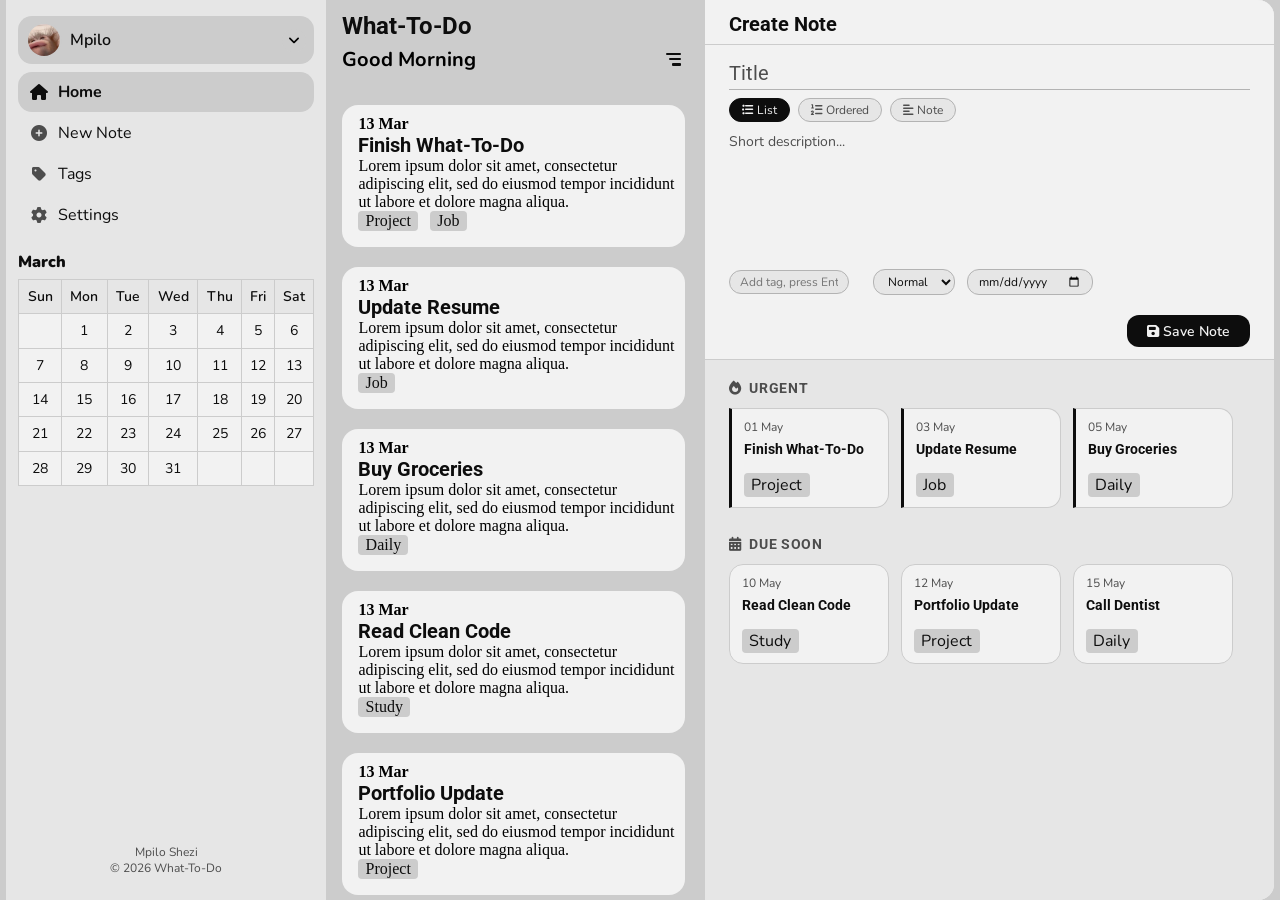
==== commit af889e07: "UI debuging" ====
--- a/index.html
+++ b/index.html
@@ -21,110 +21,120 @@
 
     <!-- Side Navigation panel -->
     <aside class="desktop-nav">
+
+      <!-- Account block -->
       <div class="account-action">
         <div class="user-display">
           <img src="image/3c36493bb532231feea8f35fd29cca05.jpg" alt="user-Picture">
-          <span id="name">Mpilo</span>
+          <span class="nav-label nav-name" id="name">Mpilo</span>
         </div>
-        <button><i class="fa-solid fa-angle-down" id="dropdown"></i></button>
+        <button class="nav-label-show"><i class="fa-solid fa-angle-down" id="dropdown"></i></button>
       </div>
 
+      <!-- Nav links -->
       <nav>
-        <li><i class="fa-solid fa-house"></i>Home</li>
-        <li><i class="fa-solid fa-circle-plus"></i>New Note</li>
-        <li>
-          <div class="calendar-container">
-            <span>
-              <div class="calendar-label">
-                <i class="fa-solid fa-calendar-days"></i>
-                Calendar
-              </div>
-            </span>
-            <span id="month">March</span>
-            <table class="calendar-table">
-              <thead>
-                <tr>
-                  <th>Sun</th>
-                  <th>Mon</th>
-                  <th>Tue</th>
-                  <th>Wed</th>
-                  <th>Thu</th>
-                  <th>Fri</th>
-                  <th>Sat</th>
-                </tr>
-              </thead>
-              <tbody>
-                <tr>
-                  <td></td>
-                  <td>1</td>
-                  <td>2</td>
-                  <td>3</td>
-                  <td>4</td>
-                  <td>5</td>
-                  <td>6</td>
-                </tr>
-                <tr>
-                  <td>7</td>
-                  <td>8</td>
-                  <td>9</td>
-                  <td>10</td>
-                  <td>11</td>
-                  <td>12</td>
-                  <td>13</td>
-                </tr>
-                <tr>
-                  <td>14</td>
-                  <td>15</td>
-                  <td>16</td>
-                  <td>17</td>
-                  <td>18</td>
-                  <td>19</td>
-                  <td>20</td>
-                </tr>
-                <tr>
-                  <td>21</td>
-                  <td>22</td>
-                  <td>23</td>
-                  <td>24</td>
-                  <td>25</td>
-                  <td>26</td>
-                  <td>27</td>
-                </tr>
-                <tr>
-                  <td>28</td>
-                  <td>29</td>
-                  <td>30</td>
-                  <td>31</td>
-                  <td></td>
-                  <td></td>
-                  <td></td>
-                </tr>
-              </tbody>
-            </table>
-          </div>
+        <li class="nav-item active-nav">
+          <i class="fa-solid fa-house"></i>
+          <span class="nav-label">Home</span>
         </li>
-        <li>
-          <div class="tag-container">
-            <span>
-              <div class="tag-label">
-                <span class="material-symbols-outlined">label</span>
-                Tags
-              </div>
-              <button><i class="fa-solid fa-plus" id="addBtn"></i></button>
-            </span>
-            <ul class="tags" id="tag-carousel">
-              <li class="tag">Project</li>
-              <li class="tag">Toiletries</li>
-              <li class="tag">Job</li>
-            </ul>
-          </div>
+        <li class="nav-item">
+          <i class="fa-solid fa-circle-plus"></i>
+          <span class="nav-label">New Note</span>
+        </li>
+        <li class="nav-item nav-tags">
+          <i class="fa-solid fa-tag"></i>
+          <span class="nav-label">Tags</span>
+          <button id="listFilter" class="tag-filter-btn nav-label-show">
+            <div class="list-filter">
+              <span class="span-1"></span>
+              <span class="span-2"></span>
+              <span class="span-3"></span>
+            </div>
+          </button>
+        </li>
+        <li class="nav-item">
+          <i class="fa-solid fa-gear"></i>
+          <span class="nav-label">Settings</span>
         </li>
       </nav>
 
-      <!-- web app footer -->
+      <!-- Calendar block — separate from nav -->
+      <div class="nav-calendar-block">
+        <div class="calendar-container">
+          <!-- <span>
+            <div class="calendar-label">
+              <i class="fa-solid fa-calendar-days"></i>
+              <span class="nav-label">Calendar</span>
+            </div>
+          </span> -->
+          <span class="nav-label" id="month">March</span>
+          <table class="calendar-table nav-label">
+            <thead>
+              <tr>
+                <th>Sun</th>
+                <th>Mon</th>
+                <th>Tue</th>
+                <th>Wed</th>
+                <th>Thu</th>
+                <th>Fri</th>
+                <th>Sat</th>
+              </tr>
+            </thead>
+            <tbody>
+              <tr>
+                <td></td>
+                <td>1</td>
+                <td>2</td>
+                <td>3</td>
+                <td>4</td>
+                <td>5</td>
+                <td>6</td>
+              </tr>
+              <tr>
+                <td>7</td>
+                <td>8</td>
+                <td>9</td>
+                <td>10</td>
+                <td>11</td>
+                <td>12</td>
+                <td>13</td>
+              </tr>
+              <tr>
+                <td>14</td>
+                <td>15</td>
+                <td>16</td>
+                <td>17</td>
+                <td>18</td>
+                <td>19</td>
+                <td>20</td>
+              </tr>
+              <tr>
+                <td>21</td>
+                <td>22</td>
+                <td>23</td>
+                <td>24</td>
+                <td>25</td>
+                <td>26</td>
+                <td>27</td>
+              </tr>
+              <tr>
+                <td>28</td>
+                <td>29</td>
+                <td>30</td>
+                <td>31</td>
+                <td></td>
+                <td></td>
+                <td></td>
+              </tr>
+            </tbody>
+          </table>
+        </div>
+      </div>
+
+      <!-- Footer -->
       <footer>
-        <span class="author">Mpilo Shezi</span>
-        <span>&copy; 2026 What-To-Do</span>
+        <span class="nav-label author">Mpilo Shezi</span>
+        <span class="nav-label">&copy; 2026 What-To-Do</span>
       </footer>
 
     </aside>
@@ -135,128 +145,111 @@
       <!-- Notes Carousel [Up to Down] -->
       <section class="card-carousel">
 
-        <div class="carousel-header">
-          <h3>What-To-Do</h3>
-
-          <!-- Hamburger menu -->
-          <div class="hamburger-menu">
-            <span></span>
-            <span></span>
-            <span></span>
+        <div class="carousel-group">
+
+          <div class="carousel-header">
+            <h3>What-To-Do</h3>
+
+            <!-- Hamburger menu -->
+            <div class="hamburger-menu">
+              <span></span>
+              <span></span>
+              <span></span>
+            </div>
+
+            <!-- Mobile Navigation -->
+            <nav class="mobile-nav">
+              <ul class="mobile-nav-list">
+                <li><i class="fa-solid fa-house"></i>Home</li>
+                <li><i class="fa-solid fa-circle-plus"></i>New Note</li>
+                <li>
+                  <div class="calendar-container">
+                    <span>
+                      <div class="calendar-label">
+                        <i class="fa-solid fa-calendar-days"></i>
+                        Calendar
+                      </div>
+                    </span>
+                    <span id="month-mobile">March</span>
+                    <table class="calendar-table">
+                      <thead>
+                        <tr>
+                          <th>Sun</th>
+                          <th>Mon</th>
+                          <th>Tue</th>
+                          <th>Wed</th>
+                          <th>Thu</th>
+                          <th>Fri</th>
+                          <th>Sat</th>
+                        </tr>
+                      </thead>
+                      <tbody>
+                        <tr>
+                          <td></td>
+                          <td>1</td>
+                          <td>2</td>
+                          <td>3</td>
+                          <td>4</td>
+                          <td>5</td>
+                          <td>6</td>
+                        </tr>
+                        <tr>
+                          <td>7</td>
+                          <td>8</td>
+                          <td>9</td>
+                          <td>10</td>
+                          <td>11</td>
+                          <td>12</td>
+                          <td>13</td>
+                        </tr>
+                        <tr>
+                          <td>14</td>
+                          <td>15</td>
+                          <td>16</td>
+                          <td>17</td>
+                          <td>18</td>
+                          <td>19</td>
+                          <td>20</td>
+                        </tr>
+                        <tr>
+                          <td>21</td>
+                          <td>22</td>
+                          <td>23</td>
+                          <td>24</td>
+                          <td>25</td>
+                          <td>26</td>
+                          <td>27</td>
+                        </tr>
+                        <tr>
+                          <td>28</td>
+                          <td>29</td>
+                          <td>30</td>
+                          <td>31</td>
+                          <td></td>
+                          <td></td>
+                          <td></td>
+                        </tr>
+                      </tbody>
+                    </table>
+                  </div>
+                </li>
+                <li><i class="fa-solid fa-gear"></i>Settings</li>
+              </ul>
+            </nav>
+
+            <div class="carousel-subheader">
+              <p id="greeting">Good Morning</p>
+              <button id="listFilterCarousel" class="tag-filter-btn">
+                <div class="list-filter">
+                  <span class="span-1"></span>
+                  <span class="span-2"></span>
+                  <span class="span-3"></span>
+                </div>
+              </button>
+            </div>
+
           </div>
 
-          <!-- Mobile Navigation -->
-          <nav class="mobile-nav">
-            <ul class="mobile-nav-list">
-              <li><i class="fa-solid fa-house"></i>Home</li>
-              <li><i class="fa-solid fa-circle-plus"></i>New Note</li>
-              <li>
-                <div class="calendar-container">
-                  <span>
-                    <div class="calendar-label">
-                      <i class="fa-solid fa-calendar-days"></i>
-                      Calendar
-                    </div>
-                    <i class="fa-solid fa-angle-down" id="dropDown"></i>
-                  </span>
-                  <span id="month">March</span>
-                  <table class="calendar-table">
-                    <thead>
-                      <tr>
-                        <th>Sun</th>
-                        <th>Mon</th>
-                        <th>Tue</th>
-                        <th>Wed</th>
-                        <th>Thu</th>
-                        <th>Fri</th>
-                        <th>Sat</th>
-                      </tr>
-                    </thead>
-                    <tbody>
-                      <tr>
-                        <td></td>
-                        <td>1</td>
-                        <td>2</td>
-                        <td>3</td>
-                        <td>4</td>
-                        <td>5</td>
-                        <td>6</td>
-                      </tr>
-                      <tr>
-                        <td>7</td>
-                        <td>8</td>
-                        <td>9</td>
-                        <td>10</td>
-                        <td>11</td>
-                        <td>12</td>
-                        <td>13</td>
-                      </tr>
-                      <tr>
-                        <td>14</td>
-                        <td>15</td>
-                        <td>16</td>
-                        <td>17</td>
-                        <td>18</td>
-                        <td>19</td>
-                        <td>20</td>
-                      </tr>
-                      <tr>
-                        <td>21</td>
-                        <td>22</td>
-                        <td>23</td>
-                        <td>24</td>
-                        <td>25</td>
-                        <td>26</td>
-                        <td>27</td>
-                      </tr>
-                      <tr>
-                        <td>28</td>
-                        <td>29</td>
-                        <td>30</td>
-                        <td>31</td>
-                        <td></td>
-                        <td></td>
-                        <td></td>
-                      </tr>
-                    </tbody>
-                  </table>
-                </div>
-              </li>
-              <li>
-                <div class="tag-container">
-                  <span>
-                    <div class="tag-label">
-                      <span class="material-symbols-outlined">label</span>
-                      Tags
-                    </div>
-                    <i class="fa-solid fa-angle-down" id="dropDown"></i>
-                  </span>
-                  <ul class="tags" id="tag-carousel">
-                    <li class="tag">Project</li>
-                    <li class="tag">Toiletries</li>
-                    <li class="tag">Job</li>
-                  </ul>
-                </div>
-              </li>
-              <li>
-                <div class="setting-div"><i class="fa-solid fa-gear"></i>Settings</div>
-              </li>
-            </ul>
-          </nav>
-
-          <div class="carousel-subheader">
-            <p id="greeting">Good Morning</p>
-            <button id="listFilter">
-              <div class="list-filter">
-                <span class="span-1"></span>
-                <span class="span-2"></span>
-                <span class="span-3"></span>
-              </div>
-            </button>
-          </div>
-        </div>
-
-        <div class="carousel-group">
           <!-- Cards rendered by JavaScript -->
           <ul class="carousel-list">
             <li class="list-item">
@@ -339,6 +332,7 @@
               </div>
             </li>
           </ul>
+
         </div>
 
       </section>
@@ -469,8 +463,6 @@
                 </span></li>
             </ul>
             <div class="view-note-detail">
-              <!-- Rendered by JS based on note type -->
-              <!-- Scenario 1: ul checklist -->
               <ul class="note-check-list">
                 <li class="check-item">
                   <div class="check-box done"></div>
@@ -492,6 +484,68 @@
       </section>
     </section>
 
+    <div class="create-backdrop" id="create-backdrop"></div>
+
+    <div class="create-popup" id="create-popup">
+
+      <div class="create-header">
+        <h2>Create Note</h2>
+      </div>
+
+      <div class="create-body">
+        <input type="text" class="create-title-input" placeholder="Title" maxlength="60" />
+
+        <div class="create-type-selector">
+          <button class="type-btn active" data-type="ul">
+            <i class="fa-solid fa-list-ul"></i> List
+          </button>
+          <button class="type-btn" data-type="ol">
+            <i class="fa-solid fa-list-ol"></i> Ordered
+          </button>
+          <button class="type-btn" data-type="textarea">
+            <i class="fa-solid fa-align-left"></i> Note
+          </button>
+        </div>
+
+        <textarea class="create-body-input" placeholder="Short description..."></textarea>
+
+        <div class="create-meta">
+          <input type="text" class="create-tag-input" placeholder="Add tag, press Enter" />
+          <div class="create-tags-preview"></div>
+
+          <select class="create-priority-select">
+            <option value="normal">Normal</option>
+            <option value="urgent">Urgent</option>
+          </select>
+
+          <input type="date" class="create-due-input" />
+        </div>
+      </div>
+
+      <div class="create-footer">
+        <button class="create-save-btn">
+          <i class="fa-solid fa-floppy-disk"></i> Save Note
+        </button>
+      </div>
+
+    </div>
+
+    <!-- Tag popup — outside sidebar so it's never clipped -->
+    <div class="tag-popup-backdrop" id="tag-backdrop"></div>
+    <div class="tag-popup" id="tag-popup">
+      <div class="tag-popup-header">
+        <span>Manage Tags</span>
+      </div>
+      <ul class="tags" id="tag-list">
+        <li class="tag">Project <i class="fa-solid fa-xmark tag-delete"></i></li>
+        <li class="tag">Toiletries <i class="fa-solid fa-xmark tag-delete"></i></li>
+        <li class="tag">Job <i class="fa-solid fa-xmark tag-delete"></i></li>
+      </ul>
+      <div class="tag-popup-footer">
+        <input type="text" class="tag-add-input" placeholder="New tag, press Enter" />
+      </div>
+    </div>
+
   </main>
 
   <script>
@@ -515,7 +569,6 @@
       });
     });
 
-
     /* Hide carousel header on scroll down, show on scroll up */
     const carouselGroup = document.querySelector('.carousel-group');
     const carouselHeader = document.querySelector('.carousel-header');
@@ -523,17 +576,45 @@
 
     carouselGroup?.addEventListener('scroll', () => {
       const currentScrollY = carouselGroup.scrollTop;
-
       if (currentScrollY > lastScrollY && currentScrollY > 60) {
-        // Scrolling down and past 60px — hide header
         carouselHeader.classList.add('hidden');
       } else {
-        // Scrolling up — show header
         carouselHeader.classList.remove('hidden');
       }
-
       lastScrollY = currentScrollY;
     });
+
+    /* Tag popup */
+    const tagFilterBtn = document.getElementById('listFilter');
+    const tagFilterBtnCarousel = document.getElementById('listFilterCarousel');
+    const tagPopup = document.getElementById('tag-popup');
+    const tagBackdrop = document.getElementById('tag-backdrop');
+
+    const openTagPopup = () => {
+      tagPopup.classList.add('open');
+      tagBackdrop.classList.add('open');
+    };
+
+    const closeTagPopup = () => {
+      tagPopup.classList.remove('open');
+      tagBackdrop.classList.remove('open');
+    };
+
+    tagFilterBtn?.addEventListener('click', (e) => {
+      e.stopPropagation();
+      tagPopup.classList.contains('open') ? closeTagPopup() : openTagPopup();
+    });
+
+    tagFilterBtnCarousel?.addEventListener('click', (e) => {
+      e.stopPropagation();
+      tagPopup.classList.contains('open') ? closeTagPopup() : openTagPopup();
+    });
+
+    tagBackdrop?.addEventListener('click', closeTagPopup);
+
+    document.addEventListener('keydown', (e) => {
+      if (e.key === 'Escape') closeTagPopup();
+    });
   </script>
 
 </body>
--- a/css/style.css
+++ b/css/style.css
@@ -12,96 +12,175 @@
 }
 
 /* ─── Desktop nav ────────────────────────────── */
+/*
+  Three states:
+  Full  (>= 900px)  : 16rem wide, labels visible
+  Mini  (600-899px) : 4rem wide, icons only
+  Gone  (< 600px)   : hidden, mobile nav takes over
+*/
+
 .desktop-nav {
   display: flex;
-  padding: 1rem;
-  color: var(--text);
-  flex-direction: column;
-  font-size: var(--font-m);
+  flex-direction: column;
+  justify-content: space-between;
   background-color: var(--bg);
   font-family: var(--font-body);
-  justify-content: space-between;
-  flex: 1 1 auto;
+  color: var(--text);
   position: fixed;
   height: 100vh;
-  width: 20rem;
+  width: clamp(16rem, 20rem, 30rem);
+  padding: 1rem 0.75rem;
   overflow-y: auto;
   overflow-x: hidden;
   scrollbar-width: none;
+  transition: width 0.25s ease;
+  z-index: 100;
 }
 
 .desktop-nav::-webkit-scrollbar {
   display: none;
 }
 
+/* ─── Account block ──────────────────────────── */
 .desktop-nav .account-action {
+  display: flex;
+  align-items: center;
+  justify-content: space-between;
   gap: 0.5rem;
-  width: 18rem;
-  display: flex;
-  height: 3.7rem;
-  padding-left: 1rem;
-  align-self: center;
-  align-items: center;
-  flex-direction: row;
+  height: 3rem;
+  padding: 0 0.5rem;
   border-radius: var(--font-s);
-  justify-content: space-between;
   background-color: var(--bg-dark);
+  overflow: hidden;
+  flex-shrink: 0;
 }
 
 .desktop-nav .account-action .user-display {
   display: flex;
-  flex-direction: row;
-  justify-content: start;
   align-items: center;
   gap: 0.5rem;
+  min-width: 0;
 }
 
 .desktop-nav .account-action img {
-  width: 3rem;
-  height: 3rem;
+  width: 2.25rem;
+  height: 2.25rem;
   object-fit: cover;
   border-radius: 50%;
-  justify-self: flex-start;
+  flex-shrink: 0;
   border: 2px solid var(--bg-dark);
-  box-shadow: 0 2px 6px rgba(0, 0, 0, 0.15);
-}
-
-.desktop-nav .account-action #name {
-  justify-self: center;
-  font-size: var(--font-l);
+}
+
+.desktop-nav .account-action .nav-name {
+  font-size: var(--font-m);
+  font-weight: 600;
+  white-space: nowrap;
+  overflow: hidden;
+  text-overflow: ellipsis;
 }
 
 .desktop-nav .account-action button {
-  margin-right: 1rem;
-  justify-self: flex-end;
+  flex-shrink: 0;
   background-color: var(--bg-dark);
+  padding: 0.25rem 0.4rem;
 }
 
 .desktop-nav .account-action button:hover {
   background-color: var(--bg);
 }
 
-.desktop-nav .account-action button #dropdown {
-  padding: 0.4rem;
-}
-
+/* ─── Nav links ──────────────────────────────── */
 .desktop-nav nav {
-  padding: 1rem 0 0 1rem;
   list-style: none;
-}
-
-.desktop-nav nav li {
-  margin-bottom: 0.35rem;
-}
-
-.desktop-nav nav li i {
-  padding-right: 0.55rem;
-}
-
-.setting-div {
-  align-self: center;
-}
-
+  display: flex;
+  flex-direction: column;
+  gap: 0.1rem;
+  padding: 0.5rem 0;
+  flex-shrink: 0;
+}
+
+.nav-item {
+  display: flex;
+  align-items: center;
+  gap: 0.65rem;
+  padding: 0.55rem 0.75rem;
+  border-radius: var(--font-s);
+  font-size: var(--font-m);
+  color: var(--text);
+  cursor: pointer;
+  transition: background 0.15s;
+  white-space: nowrap;
+  overflow: hidden;
+}
+
+.nav-item:hover {
+  background-color: var(--bg-dark);
+}
+
+.nav-item.active-nav {
+  background-color: var(--bg-dark);
+  font-weight: 700;
+}
+
+.nav-item i {
+  font-size: var(--font-m);
+  color: var(--text-muted);
+  flex-shrink: 0;
+  width: 1.1rem;
+  text-align: center;
+}
+
+.nav-item.active-nav i {
+  color: var(--text);
+}
+
+/* .nav-tags {
+  justify-content: space-between;
+} */
+
+.nav-tags .tag-filter-btn {
+  background: none;
+  border: none;
+  cursor: pointer;
+  padding: 0.2rem 0.35rem;
+  border-radius: var(--font-xs);
+  display: flex;
+  align-items: center;
+  flex-shrink: 0;
+}
+
+.nav-tags .tag-filter-btn:hover {
+  background-color: var(--bg);
+}
+
+/* ─── Calendar block ─────────────────────────── */
+.nav-calendar-block {
+  flex: 1;
+  /* width: clamp(12rem, 14rem, 18rem); */
+  overflow: hidden;
+  padding: 0.5rem 0;
+  min-height: 0;
+}
+
+/* ─── Footer ─────────────────────────────────── */
+.desktop-nav footer {
+  display: flex;
+  flex-direction: column;
+  align-items: center;
+  padding: 0.5rem 0;
+  color: var(--text-muted);
+  font-size: var(--font-xs);
+  flex-shrink: 0;
+  overflow: hidden;
+  white-space: nowrap;
+}
+
+/* ─── Labels — hidden in mini mode ──────────── */
+.nav-label {
+  transition: opacity 0.2s ease;
+}
+
+/* ─── Note card ──────────────────────────────── */
 .note-card {
   background-color: var(--bg-light);
 }
@@ -110,10 +189,11 @@
 .page {
   display: flex;
   flex-direction: row;
-  margin-left: 20rem;
+  margin-left: clamp(16rem, 20rem, 30rem);
   height: 100vh;
-  width: calc(100% - 20rem);
-  overflow: hidden;
+  width: calc(100% - clamp(16rem, 20rem, 30rem));
+  overflow: hidden;
+  transition: margin-left 0.25s ease, width 0.25s ease;
 }
 
 .display {
@@ -317,7 +397,7 @@
   display: none;
 }
 
-/* ─── Section headers (Urgent / Due Soon) ───── */
+/* ─── Section headers ────────────────────────── */
 .home-section {
   display: flex;
   flex-direction: column;
@@ -398,29 +478,81 @@
   gap: 4px;
 }
 
-/* ─── Urgent card accent ─────────────────────── */
 .urgent-card {
   border-left: 3px solid var(--text);
   border-radius: 0 var(--font-s) var(--font-s) 0;
 }
 
-/* ─── Mobile nav (hidden by default) ────────── */
+/* ─── Hamburger — hidden on desktop ─────────── */
 .hamburger-menu {
-  visibility: hidden;
+  display: none;
 }
 
 .mobile-nav {
   display: none;
 }
 
-/* ─── Mobile breakpoint ──────────────────────── */
-@media (max-width: 500px) {
+/* ─── Mini nav (600px–899px) ─────────────────── */
+@media (max-width: 899px) {
+  .desktop-nav {
+    width: 4rem;
+    padding: 1rem 0.5rem;
+    align-items: center;
+  }
+
+  .desktop-nav .account-action {
+    width: 3rem;
+    padding: 0;
+    justify-content: center;
+  }
+
+  /* hide name and dropdown arrow in mini mode */
+  .desktop-nav .account-action .nav-label,
+  .desktop-nav .account-action .nav-label-show {
+    display: none;
+  }
+
+  .nav-item {
+    justify-content: center;
+    padding: 0.65rem;
+    gap: 0;
+  }
+
+  /* hide all text labels */
+  .nav-item .nav-label {
+    display: none;
+  }
+
+  /* hide tags filter btn in mini mode */
+  .nav-tags .nav-label-show {
+    display: none;
+  }
+
+  /* hide calendar block entirely in mini mode */
+  .nav-calendar-block {
+    display: none;
+  }
+
+  /* hide footer text */
+  .desktop-nav footer .nav-label {
+    display: none;
+  }
+
+  .page {
+    margin-left: 4rem;
+    width: calc(100% - 4rem);
+  }
+}
+
+/* ─── Mobile breakpoint (< 600px) ───────────── */
+@media (max-width: 599px) {
   .desktop-nav {
     display: none;
   }
 
   .page {
     margin-left: 0;
+    width: 100%;
     flex-direction: column;
   }
 
@@ -429,7 +561,6 @@
   }
 
   .hamburger-menu {
-    visibility: visible;
     display: flex;
     flex-direction: column;
     justify-content: space-between;
@@ -449,7 +580,6 @@
     transition: transform 0.3s ease, opacity 0.3s ease;
   }
 
-  /* Hamburger → X animation */
   .hamburger-menu.open span:nth-child(1) {
     transform: translateY(7px) rotate(45deg);
   }
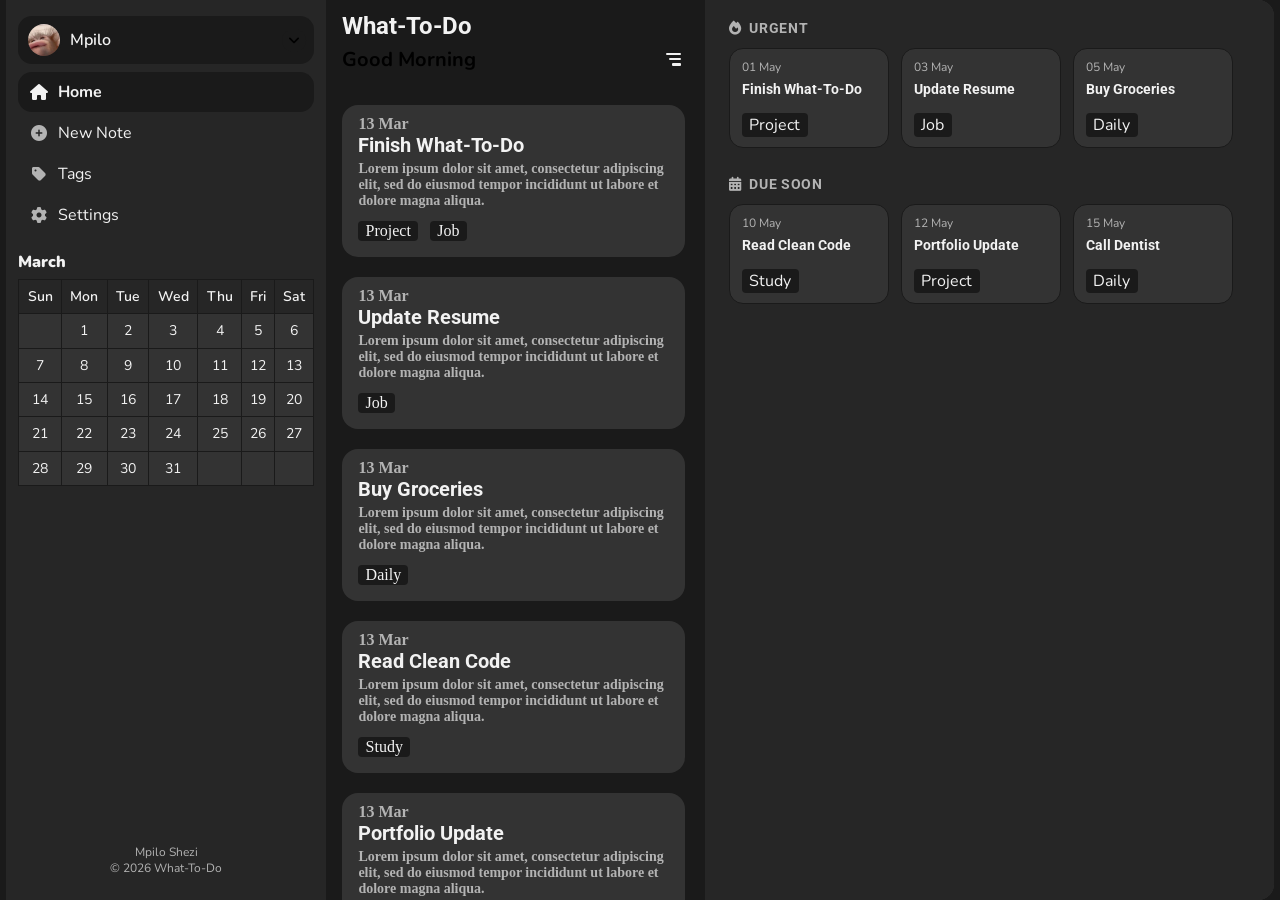
==== commit 0cd72cc1: "Started JS - Made helper functions for the UI" ====
--- a/index.html
+++ b/index.html
@@ -15,7 +15,7 @@
   <title>What-To-Do</title>
 </head>
 
-<body>
+<body class="dark-mode">
 
   <main>
 
@@ -37,7 +37,7 @@
           <i class="fa-solid fa-house"></i>
           <span class="nav-label">Home</span>
         </li>
-        <li class="nav-item">
+        <li class="nav-item" id="new-note-btn">
           <i class="fa-solid fa-circle-plus"></i>
           <span class="nav-label">New Note</span>
         </li>
@@ -343,41 +343,7 @@
         <!-- App Home -->
         <div class="home">
 
-          <!-- Create form (top 40%) -->
-          <div class="create-to-do">
-            <div class="create-header">
-              <h2>Create Note</h2>
-            </div>
-            <div class="create-body">
-              <input type="text" class="create-title-input" placeholder="Title" maxlength="60" />
-              <div class="create-type-selector">
-                <button class="type-btn active" data-type="ul">
-                  <i class="fa-solid fa-list-ul"></i> List
-                </button>
-                <button class="type-btn" data-type="ol">
-                  <i class="fa-solid fa-list-ol"></i> Ordered
-                </button>
-                <button class="type-btn" data-type="textarea">
-                  <i class="fa-solid fa-align-left"></i> Note
-                </button>
-              </div>
-              <textarea class="create-body-input" placeholder="Short description..."></textarea>
-              <div class="create-meta">
-                <input type="text" class="create-tag-input" placeholder="Add tag, press Enter" />
-                <div class="create-tags-preview"></div>
-                <select class="create-priority-select">
-                  <option value="normal">Normal</option>
-                  <option value="urgent">Urgent</option>
-                </select>
-                <input type="date" class="create-due-input" />
-              </div>
-            </div>
-            <div class="create-footer">
-              <button class="create-save-btn">
-                <i class="fa-solid fa-floppy-disk"></i> Save Note
-              </button>
-            </div>
-          </div>
+          <!-- Create Note is now handled via the popup component (triggered by "New Note" nav item) -->
 
           <!-- Home content (bottom 60%) -->
           <div class="home-content">
@@ -484,12 +450,13 @@
       </section>
     </section>
 
-    <div class="create-backdrop" id="create-backdrop"></div>
-
-    <div class="create-popup" id="create-popup">
+    <div class="popup-backdrop create-backdrop" id="create-backdrop"></div>
+
+    <div class="popup create-popup" id="create-popup">
 
       <div class="create-header">
         <h2>Create Note</h2>
+        <button class="create-close" aria-label="Close">×</button>
       </div>
 
       <div class="create-body">
@@ -531,8 +498,8 @@
     </div>
 
     <!-- Tag popup — outside sidebar so it's never clipped -->
-    <div class="tag-popup-backdrop" id="tag-backdrop"></div>
-    <div class="tag-popup" id="tag-popup">
+    <div class="popup-backdrop tag-popup-backdrop" id="tag-backdrop"></div>
+    <div class="popup tag-popup" id="tag-popup">
       <div class="tag-popup-header">
         <span>Manage Tags</span>
       </div>
@@ -548,74 +515,7 @@
 
   </main>
 
-  <script>
-    /* Mobile nav toggle */
-    const hamburger = document.querySelector('.hamburger-menu');
-    const mobileNav = document.querySelector('.mobile-nav');
-
-    hamburger?.addEventListener('click', () => {
-      hamburger.classList.toggle('open');
-      mobileNav.classList.toggle('open');
-    });
-
-    /* Set home active on load */
-    document.querySelector('.home')?.classList.add('active');
-
-    /* Checklist toggle */
-    document.querySelectorAll('.check-item').forEach(item => {
-      item.addEventListener('click', () => {
-        item.classList.toggle('done');
-        item.querySelector('.check-box').classList.toggle('done');
-      });
-    });
-
-    /* Hide carousel header on scroll down, show on scroll up */
-    const carouselGroup = document.querySelector('.carousel-group');
-    const carouselHeader = document.querySelector('.carousel-header');
-    let lastScrollY = 0;
-
-    carouselGroup?.addEventListener('scroll', () => {
-      const currentScrollY = carouselGroup.scrollTop;
-      if (currentScrollY > lastScrollY && currentScrollY > 60) {
-        carouselHeader.classList.add('hidden');
-      } else {
-        carouselHeader.classList.remove('hidden');
-      }
-      lastScrollY = currentScrollY;
-    });
-
-    /* Tag popup */
-    const tagFilterBtn = document.getElementById('listFilter');
-    const tagFilterBtnCarousel = document.getElementById('listFilterCarousel');
-    const tagPopup = document.getElementById('tag-popup');
-    const tagBackdrop = document.getElementById('tag-backdrop');
-
-    const openTagPopup = () => {
-      tagPopup.classList.add('open');
-      tagBackdrop.classList.add('open');
-    };
-
-    const closeTagPopup = () => {
-      tagPopup.classList.remove('open');
-      tagBackdrop.classList.remove('open');
-    };
-
-    tagFilterBtn?.addEventListener('click', (e) => {
-      e.stopPropagation();
-      tagPopup.classList.contains('open') ? closeTagPopup() : openTagPopup();
-    });
-
-    tagFilterBtnCarousel?.addEventListener('click', (e) => {
-      e.stopPropagation();
-      tagPopup.classList.contains('open') ? closeTagPopup() : openTagPopup();
-    });
-
-    tagBackdrop?.addEventListener('click', closeTagPopup);
-
-    document.addEventListener('keydown', (e) => {
-      if (e.key === 'Escape') closeTagPopup();
-    });
-  </script>
+  <script type="module" src="js/app.js"></script>
 
 </body>
 
--- a/css/style.css
+++ b/css/style.css
@@ -1,617 +1,15 @@
-@import url(tags.css);
-@import url(page.css);
-@import url(note.css);
-@import url(modal.css);
-@import url(carousel.css);
-@import url(calendar.css);
+@import url("modal.css");
+@import url("layout.css");
+@import url("nav.css");
+@import url("home.css");
+@import url("carousel.css");
+@import url("note.css");
+@import url("calendar.css");
+@import url("popups.css");
+@import url("tags.css");
 
 * {
   margin: 0;
   padding: 0;
   box-sizing: border-box;
 }
-
-/* ─── Desktop nav ────────────────────────────── */
-/*
-  Three states:
-  Full  (>= 900px)  : 16rem wide, labels visible
-  Mini  (600-899px) : 4rem wide, icons only
-  Gone  (< 600px)   : hidden, mobile nav takes over
-*/
-
-.desktop-nav {
-  display: flex;
-  flex-direction: column;
-  justify-content: space-between;
-  background-color: var(--bg);
-  font-family: var(--font-body);
-  color: var(--text);
-  position: fixed;
-  height: 100vh;
-  width: clamp(16rem, 20rem, 30rem);
-  padding: 1rem 0.75rem;
-  overflow-y: auto;
-  overflow-x: hidden;
-  scrollbar-width: none;
-  transition: width 0.25s ease;
-  z-index: 100;
-}
-
-.desktop-nav::-webkit-scrollbar {
-  display: none;
-}
-
-/* ─── Account block ──────────────────────────── */
-.desktop-nav .account-action {
-  display: flex;
-  align-items: center;
-  justify-content: space-between;
-  gap: 0.5rem;
-  height: 3rem;
-  padding: 0 0.5rem;
-  border-radius: var(--font-s);
-  background-color: var(--bg-dark);
-  overflow: hidden;
-  flex-shrink: 0;
-}
-
-.desktop-nav .account-action .user-display {
-  display: flex;
-  align-items: center;
-  gap: 0.5rem;
-  min-width: 0;
-}
-
-.desktop-nav .account-action img {
-  width: 2.25rem;
-  height: 2.25rem;
-  object-fit: cover;
-  border-radius: 50%;
-  flex-shrink: 0;
-  border: 2px solid var(--bg-dark);
-}
-
-.desktop-nav .account-action .nav-name {
-  font-size: var(--font-m);
-  font-weight: 600;
-  white-space: nowrap;
-  overflow: hidden;
-  text-overflow: ellipsis;
-}
-
-.desktop-nav .account-action button {
-  flex-shrink: 0;
-  background-color: var(--bg-dark);
-  padding: 0.25rem 0.4rem;
-}
-
-.desktop-nav .account-action button:hover {
-  background-color: var(--bg);
-}
-
-/* ─── Nav links ──────────────────────────────── */
-.desktop-nav nav {
-  list-style: none;
-  display: flex;
-  flex-direction: column;
-  gap: 0.1rem;
-  padding: 0.5rem 0;
-  flex-shrink: 0;
-}
-
-.nav-item {
-  display: flex;
-  align-items: center;
-  gap: 0.65rem;
-  padding: 0.55rem 0.75rem;
-  border-radius: var(--font-s);
-  font-size: var(--font-m);
-  color: var(--text);
-  cursor: pointer;
-  transition: background 0.15s;
-  white-space: nowrap;
-  overflow: hidden;
-}
-
-.nav-item:hover {
-  background-color: var(--bg-dark);
-}
-
-.nav-item.active-nav {
-  background-color: var(--bg-dark);
-  font-weight: 700;
-}
-
-.nav-item i {
-  font-size: var(--font-m);
-  color: var(--text-muted);
-  flex-shrink: 0;
-  width: 1.1rem;
-  text-align: center;
-}
-
-.nav-item.active-nav i {
-  color: var(--text);
-}
-
-/* .nav-tags {
-  justify-content: space-between;
-} */
-
-.nav-tags .tag-filter-btn {
-  background: none;
-  border: none;
-  cursor: pointer;
-  padding: 0.2rem 0.35rem;
-  border-radius: var(--font-xs);
-  display: flex;
-  align-items: center;
-  flex-shrink: 0;
-}
-
-.nav-tags .tag-filter-btn:hover {
-  background-color: var(--bg);
-}
-
-/* ─── Calendar block ─────────────────────────── */
-.nav-calendar-block {
-  flex: 1;
-  /* width: clamp(12rem, 14rem, 18rem); */
-  overflow: hidden;
-  padding: 0.5rem 0;
-  min-height: 0;
-}
-
-/* ─── Footer ─────────────────────────────────── */
-.desktop-nav footer {
-  display: flex;
-  flex-direction: column;
-  align-items: center;
-  padding: 0.5rem 0;
-  color: var(--text-muted);
-  font-size: var(--font-xs);
-  flex-shrink: 0;
-  overflow: hidden;
-  white-space: nowrap;
-}
-
-/* ─── Labels — hidden in mini mode ──────────── */
-.nav-label {
-  transition: opacity 0.2s ease;
-}
-
-/* ─── Note card ──────────────────────────────── */
-.note-card {
-  background-color: var(--bg-light);
-}
-
-/* ─── SPA layout ─────────────────────────────── */
-.page {
-  display: flex;
-  flex-direction: row;
-  margin-left: clamp(16rem, 20rem, 30rem);
-  height: 100vh;
-  width: calc(100% - clamp(16rem, 20rem, 30rem));
-  overflow: hidden;
-  transition: margin-left 0.25s ease, width 0.25s ease;
-}
-
-.display {
-  flex: 1;
-  min-width: 0;
-  background-color: var(--bg);
-  position: relative;
-  overflow: hidden;
-}
-
-/* ─── SPA page transitions ───────────────────── */
-.home,
-.to-do-Note {
-  opacity: 0;
-  transform: translateY(6px);
-  transition: opacity 0.25s ease, transform 0.25s ease;
-  pointer-events: none;
-  position: absolute;
-  width: 100%;
-  height: 100%;
-}
-
-.home.active,
-.to-do-Note.active {
-  opacity: 1;
-  transform: translateY(0);
-  pointer-events: all;
-  position: relative;
-}
-
-/* ─── Home wrapper ───────────────────────────── */
-.home {
-  display: flex;
-  flex-direction: column;
-  width: 100%;
-  height: 100%;
-  overflow: hidden;
-}
-
-/* ─── Create form (top 40%) ──────────────────── */
-.create-to-do {
-  display: flex;
-  flex-direction: column;
-  width: 100%;
-  height: 40%;
-  min-height: 280px;
-  border-bottom: 0.5px solid var(--bg-dark);
-  background-color: var(--bg-light);
-  flex-shrink: 0;
-}
-
-.create-header {
-  display: flex;
-  justify-content: space-between;
-  align-items: center;
-  padding: 0.75rem 1.5rem 0.5rem;
-  border-bottom: 0.5px solid var(--bg-dark);
-}
-
-.create-body {
-  display: flex;
-  flex-direction: column;
-  gap: 0.5rem;
-  padding: 0.75rem 1.5rem;
-  flex: 1;
-  overflow: hidden;
-}
-
-.create-title-input {
-  width: 100%;
-  border: none;
-  border-bottom: 0.5px solid var(--border);
-  background: transparent;
-  font-family: var(--font-heading);
-  font-size: var(--font-l);
-  font-weight: 700;
-  color: var(--text);
-  padding: 0.25rem 0;
-  outline: none;
-}
-
-.create-title-input::placeholder {
-  color: var(--text-muted);
-  font-weight: 400;
-}
-
-.create-type-selector {
-  display: flex;
-  flex-direction: row;
-  gap: 0.5rem;
-}
-
-.type-btn {
-  font-family: var(--font-body);
-  font-size: var(--font-xs);
-  color: var(--text-muted);
-  background: var(--bg);
-  border: 0.5px solid var(--border);
-  border-radius: 999px;
-  padding: 3px 12px;
-  cursor: pointer;
-  transition: background 0.2s, color 0.2s;
-}
-
-.type-btn:hover {
-  background: var(--bg-dark);
-  color: var(--text);
-}
-
-.type-btn.active {
-  background: var(--text);
-  color: var(--bg-light);
-  border-color: var(--text);
-}
-
-.create-body-input {
-  flex: 1;
-  resize: none;
-  border: none;
-  outline: none;
-  background: transparent;
-  font-family: var(--font-body);
-  font-size: var(--font-s);
-  color: var(--text);
-  line-height: 1.7;
-  min-height: 60px;
-}
-
-.create-body-input::placeholder {
-  color: var(--text-muted);
-}
-
-.create-meta {
-  display: flex;
-  flex-direction: row;
-  align-items: center;
-  gap: 0.75rem;
-  flex-wrap: wrap;
-}
-
-.create-tag-input,
-.create-due-input,
-.create-priority-select {
-  border: 0.5px solid var(--border);
-  background: var(--bg);
-  color: var(--text);
-  font-family: var(--font-body);
-  font-size: var(--font-xs);
-  border-radius: var(--font-xs);
-  padding: 3px 10px;
-  outline: none;
-}
-
-.create-tag-input {
-  width: 120px;
-}
-
-.create-tags-preview {
-  display: flex;
-  flex-wrap: wrap;
-  gap: 4px;
-  align-items: center;
-}
-
-.create-footer {
-  padding: 0.5rem 1.5rem 0.75rem;
-  display: flex;
-  justify-content: flex-end;
-}
-
-.create-save-btn {
-  font-family: var(--font-body);
-  font-size: var(--font-s);
-  font-weight: 600;
-  color: var(--bg-light);
-  background: var(--text);
-  border: none;
-  border-radius: var(--font-xs);
-  padding: 0.4rem 1.25rem;
-  cursor: pointer;
-  transition: opacity 0.2s;
-}
-
-.create-save-btn:hover {
-  opacity: 0.85;
-}
-
-/* ─── Home content (bottom 60%) ─────────────── */
-.home-content {
-  flex: 1;
-  overflow-y: auto;
-  overflow-x: hidden;
-  scrollbar-width: none;
-  padding: 1.25rem 1.5rem;
-  display: flex;
-  flex-direction: column;
-  gap: 1.5rem;
-}
-
-.home-content::-webkit-scrollbar {
-  display: none;
-}
-
-/* ─── Section headers ────────────────────────── */
-.home-section {
-  display: flex;
-  flex-direction: column;
-  gap: 0.75rem;
-}
-
-.home-section-header {
-  display: flex;
-  align-items: center;
-  gap: 0.5rem;
-}
-
-.home-section-header h2 {
-  font-size: var(--font-s);
-  font-weight: 700;
-  color: var(--text-muted);
-  text-transform: uppercase;
-  letter-spacing: 0.05em;
-}
-
-.home-section-header i {
-  font-size: var(--font-s);
-  color: var(--text-muted);
-}
-
-/* ─── Horizontal card row ────────────────────── */
-.home-cards-row {
-  display: flex;
-  flex-direction: row;
-  gap: 0.75rem;
-  overflow-x: auto;
-  scrollbar-width: none;
-  padding-bottom: 0.25rem;
-}
-
-.home-cards-row::-webkit-scrollbar {
-  display: none;
-}
-
-/* ─── Home card ──────────────────────────────── */
-.home-card {
-  flex-shrink: 0;
-  width: 160px;
-  min-height: 100px;
-  background-color: var(--bg-light);
-  border: 0.5px solid var(--bg-dark);
-  border-radius: var(--font-s);
-  padding: 0.65rem 0.75rem;
-  display: flex;
-  flex-direction: column;
-  justify-content: space-between;
-  gap: 0.35rem;
-  cursor: pointer;
-  transition: background 0.15s;
-}
-
-.home-card:hover {
-  background-color: var(--bg);
-}
-
-.home-card-date {
-  font-size: var(--font-xs);
-  color: var(--text-muted);
-  font-family: var(--font-body);
-}
-
-.home-card-title {
-  font-size: var(--font-s);
-  font-family: var(--font-heading);
-  font-weight: 700;
-  color: var(--text);
-  flex: 1;
-}
-
-.home-card-tags {
-  display: flex;
-  flex-wrap: wrap;
-  gap: 4px;
-}
-
-.urgent-card {
-  border-left: 3px solid var(--text);
-  border-radius: 0 var(--font-s) var(--font-s) 0;
-}
-
-/* ─── Hamburger — hidden on desktop ─────────── */
-.hamburger-menu {
-  display: none;
-}
-
-.mobile-nav {
-  display: none;
-}
-
-/* ─── Mini nav (600px–899px) ─────────────────── */
-@media (max-width: 899px) {
-  .desktop-nav {
-    width: 4rem;
-    padding: 1rem 0.5rem;
-    align-items: center;
-  }
-
-  .desktop-nav .account-action {
-    width: 3rem;
-    padding: 0;
-    justify-content: center;
-  }
-
-  /* hide name and dropdown arrow in mini mode */
-  .desktop-nav .account-action .nav-label,
-  .desktop-nav .account-action .nav-label-show {
-    display: none;
-  }
-
-  .nav-item {
-    justify-content: center;
-    padding: 0.65rem;
-    gap: 0;
-  }
-
-  /* hide all text labels */
-  .nav-item .nav-label {
-    display: none;
-  }
-
-  /* hide tags filter btn in mini mode */
-  .nav-tags .nav-label-show {
-    display: none;
-  }
-
-  /* hide calendar block entirely in mini mode */
-  .nav-calendar-block {
-    display: none;
-  }
-
-  /* hide footer text */
-  .desktop-nav footer .nav-label {
-    display: none;
-  }
-
-  .page {
-    margin-left: 4rem;
-    width: calc(100% - 4rem);
-  }
-}
-
-/* ─── Mobile breakpoint (< 600px) ───────────── */
-@media (max-width: 599px) {
-  .desktop-nav {
-    display: none;
-  }
-
-  .page {
-    margin-left: 0;
-    width: 100%;
-    flex-direction: column;
-  }
-
-  .display {
-    width: 100%;
-  }
-
-  .hamburger-menu {
-    display: flex;
-    flex-direction: column;
-    justify-content: space-between;
-    width: 24px;
-    height: 16px;
-    cursor: pointer;
-    z-index: 1000;
-    position: relative;
-  }
-
-  .hamburger-menu span {
-    display: block;
-    height: 2px;
-    width: 100%;
-    background-color: var(--text);
-    border-radius: 2px;
-    transition: transform 0.3s ease, opacity 0.3s ease;
-  }
-
-  .hamburger-menu.open span:nth-child(1) {
-    transform: translateY(7px) rotate(45deg);
-  }
-
-  .hamburger-menu.open span:nth-child(2) {
-    opacity: 0;
-  }
-
-  .hamburger-menu.open span:nth-child(3) {
-    transform: translateY(-7px) rotate(-45deg);
-  }
-
-  .mobile-nav {
-    visibility: hidden;
-    opacity: 0;
-    pointer-events: none;
-    position: fixed;
-    top: 0;
-    left: 0;
-    width: 100%;
-    height: 100%;
-    background-color: var(--bg-light);
-    padding: 1rem;
-    z-index: 999;
-    transform: translateX(-100%);
-    transition: transform 0.3s ease, opacity 0.3s ease, visibility 0.3s ease;
-  }
-
-  .mobile-nav.open {
-    visibility: visible;
-    opacity: 1;
-    pointer-events: all;
-    transform: translateX(0);
-  }
-}
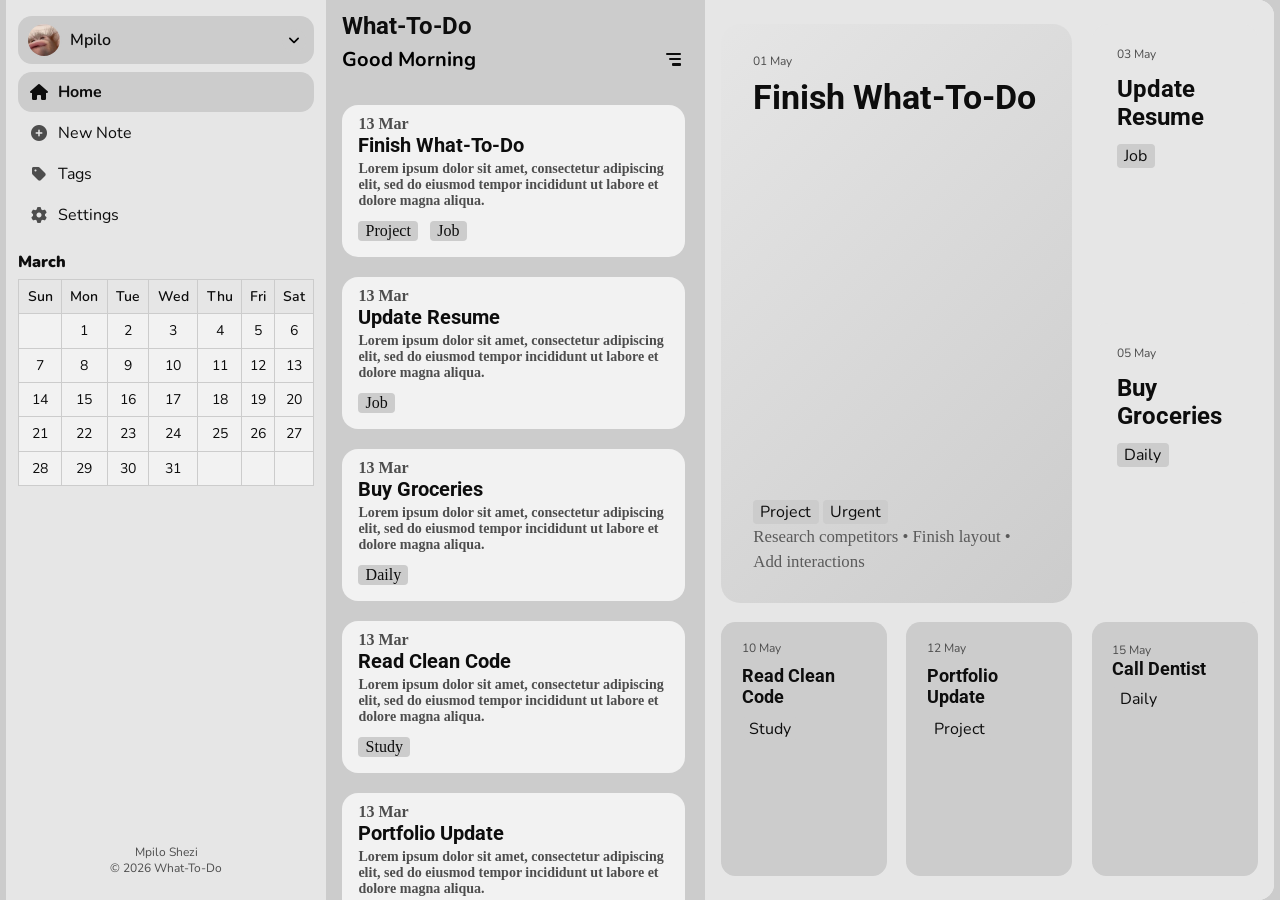
==== commit 7db689a9: "added 3 js files for functionality" ====
--- a/index.html
+++ b/index.html
@@ -11,11 +11,12 @@
   <link rel="stylesheet"
     href="https://fonts.googleapis.com/css2?family=Material+Symbols+Outlined:opsz,wght,FILL,GRAD@20..48,100..700,0..1,-50..200&icon_names=label" />
   <meta http-equiv="Content-Type" content="text/html; charset=UTF-8" />
+  <script src="js/app.js"></script>
   <link rel="stylesheet" href="css/style.css">
   <title>What-To-Do</title>
 </head>
 
-<body class="dark-mode">
+<body>
 
   <main>
 
@@ -346,56 +347,56 @@
           <!-- Create Note is now handled via the popup component (triggered by "New Note" nav item) -->
 
           <!-- Home content (bottom 60%) -->
-          <div class="home-content">
-
-            <div class="home-section">
-              <div class="home-section-header">
-                <i class="fa-solid fa-fire"></i>
-                <h2>Urgent</h2>
-              </div>
-              <div class="home-cards-row" id="urgent-row">
-                <div class="home-card urgent-card" data-id="placeholder-1">
-                  <span class="home-card-date">01 May</span>
-                  <h3 class="home-card-title">Finish What-To-Do</h3>
-                  <div class="home-card-tags"><span class="note-tag">Project</span></div>
-                </div>
-                <div class="home-card urgent-card" data-id="placeholder-2">
-                  <span class="home-card-date">03 May</span>
-                  <h3 class="home-card-title">Update Resume</h3>
-                  <div class="home-card-tags"><span class="note-tag">Job</span></div>
-                </div>
-                <div class="home-card urgent-card" data-id="placeholder-3">
-                  <span class="home-card-date">05 May</span>
-                  <h3 class="home-card-title">Buy Groceries</h3>
-                  <div class="home-card-tags"><span class="note-tag">Daily</span></div>
-                </div>
-              </div>
-            </div>
-
-            <div class="home-section">
-              <div class="home-section-header">
-                <i class="fa-solid fa-calendar-days"></i>
-                <h2>Due Soon</h2>
-              </div>
-              <div class="home-cards-row" id="due-soon-row">
-                <div class="home-card" data-id="placeholder-4">
-                  <span class="home-card-date">10 May</span>
-                  <h3 class="home-card-title">Read Clean Code</h3>
-                  <div class="home-card-tags"><span class="note-tag">Study</span></div>
-                </div>
-                <div class="home-card" data-id="placeholder-5">
-                  <span class="home-card-date">12 May</span>
-                  <h3 class="home-card-title">Portfolio Update</h3>
-                  <div class="home-card-tags"><span class="note-tag">Project</span></div>
-                </div>
-                <div class="home-card" data-id="placeholder-6">
-                  <span class="home-card-date">15 May</span>
-                  <h3 class="home-card-title">Call Dentist</h3>
-                  <div class="home-card-tags"><span class="note-tag">Daily</span></div>
-                </div>
-              </div>
-            </div>
-
+          <div class="home-content bento-grid">
+
+            <!-- Large featured / most important card -->
+            <div class="bento-card featured" data-id="placeholder-1">
+              <span class="home-card-date">01 May</span>
+              <h3 class="home-card-title">Finish What-To-Do</h3>
+              <div class="home-card-tags">
+                <span class="note-tag">Project</span>
+                <span class="note-tag">Urgent</span>
+              </div>
+              <div class="bento-preview">
+                <p>Research competitors • Finish layout • Add interactions</p>
+              </div>
+            </div>
+
+            <!-- Medium sized urgent tasks -->
+            <div class="bento-card medium urgent" data-id="placeholder-2">
+              <span class="home-card-date">03 May</span>
+              <h3>Update Resume</h3>
+              <div class="home-card-tags"><span class="note-tag">Job</span></div>
+            </div>
+
+            <div class="bento-card medium urgent" data-id="placeholder-3">
+              <span class="home-card-date">05 May</span>
+              <h3>Buy Groceries</h3>
+              <div class="home-card-tags"><span class="note-tag">Daily</span></div>
+            </div>
+
+            <!-- Smaller secondary tasks -->
+            <div class="bento-card small" data-id="placeholder-4">
+              <span class="home-card-date">10 May</span>
+              <h3>Read Clean Code</h3>
+              <span class="note-tag">Study</span>
+            </div>
+
+            <div class="bento-card small" data-id="placeholder-5">
+              <span class="home-card-date">12 May</span>
+              <h3>Portfolio Update</h3>
+              <span class="note-tag">Project</span>
+            </div>
+
+            <div class="bento-card small" data-id="placeholder-6">
+              <div class="home-card-header">
+                <span class="home-card-date">15 May</span>
+                <h3 class="home-card-title">Call Dentist</h3>
+              </div>
+              <div class="home-card-footer">
+                <span class="note-tag">Daily</span>
+              </div>
+            </div>
           </div>
 
         </div>
--- a/css/style.css
+++ b/css/style.css
@@ -7,6 +7,7 @@
 @import url("calendar.css");
 @import url("popups.css");
 @import url("tags.css");
+@import url("bento.css");
 
 * {
   margin: 0;
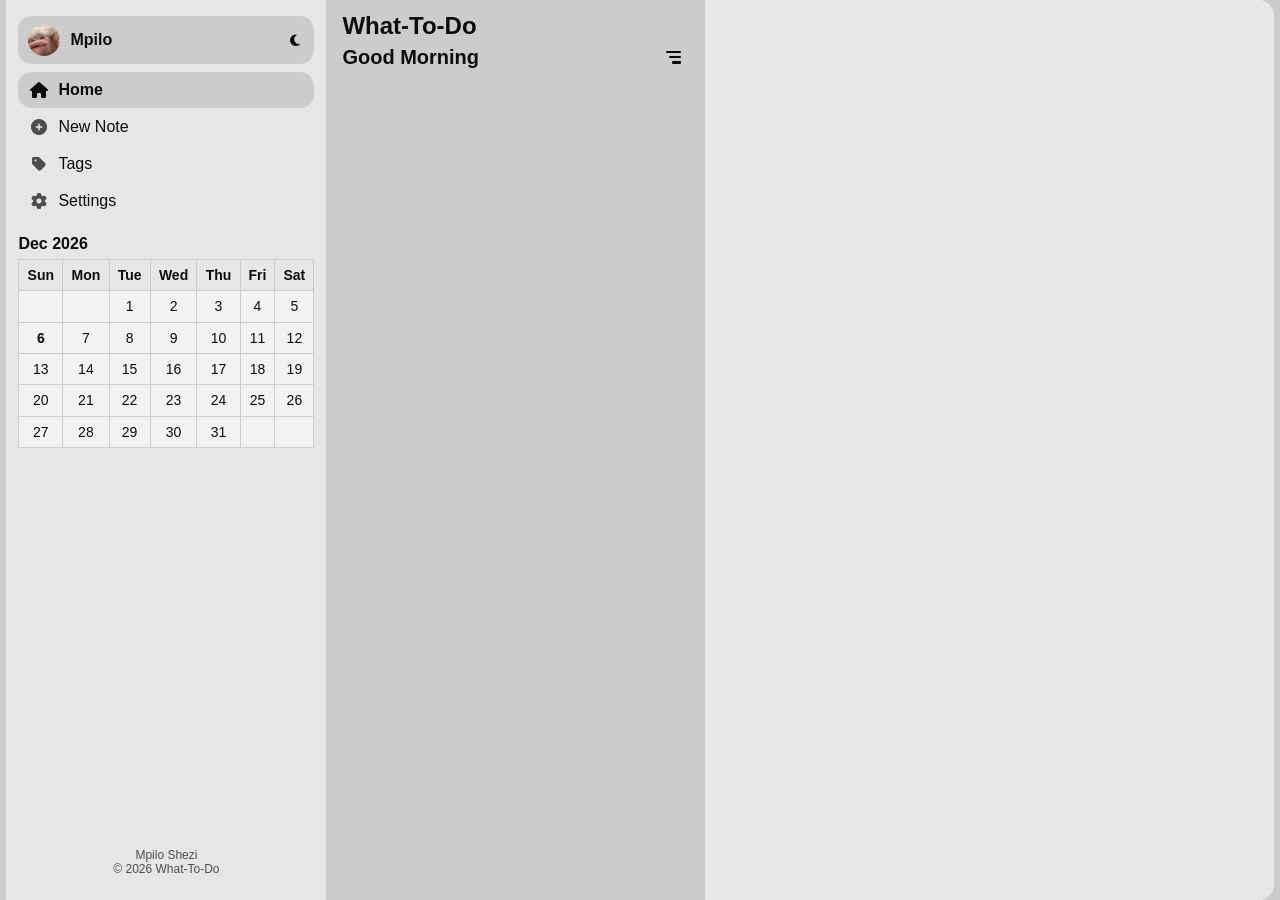
==== commit f60111ce: "What-to-do ~ pushing live demo" ====
--- a/index.html
+++ b/index.html
@@ -11,7 +11,7 @@
   <link rel="stylesheet"
     href="https://fonts.googleapis.com/css2?family=Material+Symbols+Outlined:opsz,wght,FILL,GRAD@20..48,100..700,0..1,-50..200&icon_names=label" />
   <meta http-equiv="Content-Type" content="text/html; charset=UTF-8" />
-  <script src="js/app.js"></script>
+  <link rel="icon" href="data:,">
   <link rel="stylesheet" href="css/style.css">
   <title>What-To-Do</title>
 </head>
@@ -29,20 +29,22 @@
           <img src="image/3c36493bb532231feea8f35fd29cca05.jpg" alt="user-Picture">
           <span class="nav-label nav-name" id="name">Mpilo</span>
         </div>
-        <button class="nav-label-show"><i class="fa-solid fa-angle-down" id="dropdown"></i></button>
+        <button class="nav-label-show theme-toggle" id="theme-toggle">
+          <i class="fa-solid fa-moon"></i>
+        </button>
       </div>
 
       <!-- Nav links -->
       <nav>
-        <li class="nav-item active-nav">
+        <li class="nav-item active-nav" data-action="home">
           <i class="fa-solid fa-house"></i>
           <span class="nav-label">Home</span>
         </li>
-        <li class="nav-item" id="new-note-btn">
+        <li class="nav-item" data-action="new-note" id="new-note-btn">
           <i class="fa-solid fa-circle-plus"></i>
           <span class="nav-label">New Note</span>
         </li>
-        <li class="nav-item nav-tags">
+        <li class="nav-item nav-tags" data-action="tags">
           <i class="fa-solid fa-tag"></i>
           <span class="nav-label">Tags</span>
           <button id="listFilter" class="tag-filter-btn nav-label-show">
@@ -53,7 +55,7 @@
             </div>
           </button>
         </li>
-        <li class="nav-item">
+        <li class="nav-item" data-action="settings">
           <i class="fa-solid fa-gear"></i>
           <span class="nav-label">Settings</span>
         </li>
@@ -62,12 +64,6 @@
       <!-- Calendar block — separate from nav -->
       <div class="nav-calendar-block">
         <div class="calendar-container">
-          <!-- <span>
-            <div class="calendar-label">
-              <i class="fa-solid fa-calendar-days"></i>
-              <span class="nav-label">Calendar</span>
-            </div>
-          </span> -->
           <span class="nav-label" id="month">March</span>
           <table class="calendar-table nav-label">
             <thead>
@@ -161,8 +157,8 @@
             <!-- Mobile Navigation -->
             <nav class="mobile-nav">
               <ul class="mobile-nav-list">
-                <li><i class="fa-solid fa-house"></i>Home</li>
-                <li><i class="fa-solid fa-circle-plus"></i>New Note</li>
+                <li data-action="home"><i class="fa-solid fa-house"></i>Home</li>
+                <li data-action="new-note"><i class="fa-solid fa-circle-plus"></i>New Note</li>
                 <li>
                   <div class="calendar-container">
                     <span>
@@ -234,7 +230,7 @@
                     </table>
                   </div>
                 </li>
-                <li><i class="fa-solid fa-gear"></i>Settings</li>
+                <li data-action="settings"><i class="fa-solid fa-gear"></i>Settings</li>
               </ul>
             </nav>
 
@@ -253,85 +249,6 @@
 
           <!-- Cards rendered by JavaScript -->
           <ul class="carousel-list">
-            <li class="list-item">
-              <div class="note-card" data-id="placeholder-1">
-                <h4 class="dateCreated">13 Mar</h4>
-                <h2 class="note-title">Finish What-To-Do</h2>
-                <div class="card-description">
-                  <p>Lorem ipsum dolor sit amet, consectetur adipiscing elit,
-                    sed do eiusmod tempor incididunt ut labore et dolore magna aliqua.</p>
-                </div>
-                <div class="note-tags">
-                  <p class="note-tag">Project</p>
-                  <p class="note-tag">Job</p>
-                </div>
-              </div>
-            </li>
-            <li class="list-item">
-              <div class="note-card" data-id="placeholder-2">
-                <h4 class="dateCreated">13 Mar</h4>
-                <h2 class="note-title">Update Resume</h2>
-                <div class="card-description">
-                  <p>Lorem ipsum dolor sit amet, consectetur adipiscing elit,
-                    sed do eiusmod tempor incididunt ut labore et dolore magna aliqua.</p>
-                </div>
-                <div class="note-tags">
-                  <p class="note-tag">Job</p>
-                </div>
-              </div>
-            </li>
-            <li class="list-item">
-              <div class="note-card" data-id="placeholder-3">
-                <h4 class="dateCreated">13 Mar</h4>
-                <h2 class="note-title">Buy Groceries</h2>
-                <div class="card-description">
-                  <p>Lorem ipsum dolor sit amet, consectetur adipiscing elit,
-                    sed do eiusmod tempor incididunt ut labore et dolore magna aliqua.</p>
-                </div>
-                <div class="note-tags">
-                  <p class="note-tag">Daily</p>
-                </div>
-              </div>
-            </li>
-            <li class="list-item">
-              <div class="note-card" data-id="placeholder-4">
-                <h4 class="dateCreated">13 Mar</h4>
-                <h2 class="note-title">Read Clean Code</h2>
-                <div class="card-description">
-                  <p>Lorem ipsum dolor sit amet, consectetur adipiscing elit,
-                    sed do eiusmod tempor incididunt ut labore et dolore magna aliqua.</p>
-                </div>
-                <div class="note-tags">
-                  <p class="note-tag">Study</p>
-                </div>
-              </div>
-            </li>
-            <li class="list-item">
-              <div class="note-card" data-id="placeholder-5">
-                <h4 class="dateCreated">13 Mar</h4>
-                <h2 class="note-title">Portfolio Update</h2>
-                <div class="card-description">
-                  <p>Lorem ipsum dolor sit amet, consectetur adipiscing elit,
-                    sed do eiusmod tempor incididunt ut labore et dolore magna aliqua.</p>
-                </div>
-                <div class="note-tags">
-                  <p class="note-tag">Project</p>
-                </div>
-              </div>
-            </li>
-            <li class="list-item">
-              <div class="note-card" data-id="placeholder-6">
-                <h4 class="dateCreated">13 Mar</h4>
-                <h2 class="note-title">Call Dentist</h2>
-                <div class="card-description">
-                  <p>Lorem ipsum dolor sit amet, consectetur adipiscing elit,
-                    sed do eiusmod tempor incididunt ut labore et dolore magna aliqua.</p>
-                </div>
-                <div class="note-tags">
-                  <p class="note-tag">Daily</p>
-                </div>
-              </div>
-            </li>
           </ul>
 
         </div>
@@ -344,59 +261,7 @@
         <!-- App Home -->
         <div class="home">
 
-          <!-- Create Note is now handled via the popup component (triggered by "New Note" nav item) -->
-
-          <!-- Home content (bottom 60%) -->
-          <div class="home-content bento-grid">
-
-            <!-- Large featured / most important card -->
-            <div class="bento-card featured" data-id="placeholder-1">
-              <span class="home-card-date">01 May</span>
-              <h3 class="home-card-title">Finish What-To-Do</h3>
-              <div class="home-card-tags">
-                <span class="note-tag">Project</span>
-                <span class="note-tag">Urgent</span>
-              </div>
-              <div class="bento-preview">
-                <p>Research competitors • Finish layout • Add interactions</p>
-              </div>
-            </div>
-
-            <!-- Medium sized urgent tasks -->
-            <div class="bento-card medium urgent" data-id="placeholder-2">
-              <span class="home-card-date">03 May</span>
-              <h3>Update Resume</h3>
-              <div class="home-card-tags"><span class="note-tag">Job</span></div>
-            </div>
-
-            <div class="bento-card medium urgent" data-id="placeholder-3">
-              <span class="home-card-date">05 May</span>
-              <h3>Buy Groceries</h3>
-              <div class="home-card-tags"><span class="note-tag">Daily</span></div>
-            </div>
-
-            <!-- Smaller secondary tasks -->
-            <div class="bento-card small" data-id="placeholder-4">
-              <span class="home-card-date">10 May</span>
-              <h3>Read Clean Code</h3>
-              <span class="note-tag">Study</span>
-            </div>
-
-            <div class="bento-card small" data-id="placeholder-5">
-              <span class="home-card-date">12 May</span>
-              <h3>Portfolio Update</h3>
-              <span class="note-tag">Project</span>
-            </div>
-
-            <div class="bento-card small" data-id="placeholder-6">
-              <div class="home-card-header">
-                <span class="home-card-date">15 May</span>
-                <h3 class="home-card-title">Call Dentist</h3>
-              </div>
-              <div class="home-card-footer">
-                <span class="note-tag">Daily</span>
-              </div>
-            </div>
+          <div class="home-content">
           </div>
 
         </div>
@@ -404,46 +269,41 @@
         <!-- View Note -->
         <div class="to-do-Note">
           <div class="view-note-header">
-            <i class="fa-solid fa-ellipsis note-options"></i>
-            <h2 class="title card-title">Finish What-To-Do</h2>
+            <div class="note-options-container">
+              <i class="fa-solid fa-ellipsis note-options"></i>
+              <div class="note-options-menu">
+                <button class="edit-note-btn">Edit</button>
+                <button class="delete-note-btn">Delete</button>
+              </div>
+            </div>
+            <h2 class="title card-title" contenteditable="true"></h2>
+            <p class="note-description" contenteditable="true"></p>
           </div>
           <div class="view-note-body">
             <ul class="view-note-about">
               <li><span>
+                <p>Repeat :</p>
+                <p class="cardRepeat"></p>
+              </span></li>
+              <li><span>
                   <p>Date Due :</p>
-                  <p class="dateDue">01 May</p>
+                  <p class="dateDue"></p>
                 </span></li>
               <li><span>
                   <p>Progress :</p>
-                  <p class="cardStatus">Not Done</p>
+                  <p class="cardStatus"></p>
                 </span></li>
               <li><span>
                   <p>Date Modified :</p>
-                  <p class="dateModified">14 Mar</p>
+                  <p class="dateModified"></p>
                 </span></li>
               <li><span>
                   <p>Tags :</p>
                   <div class="note-tags">
-                    <p class="note-tag">Project</p>
-                    <p class="note-tag">Job</p>
                   </div>
                 </span></li>
             </ul>
             <div class="view-note-detail">
-              <ul class="note-check-list">
-                <li class="check-item">
-                  <div class="check-box done"></div>
-                  <span>Research competitors</span>
-                </li>
-                <li class="check-item">
-                  <div class="check-box"></div>
-                  <span>Finish the layout</span>
-                </li>
-                <li class="check-item">
-                  <div class="check-box"></div>
-                  <span>Add interactions</span>
-                </li>
-              </ul>
             </div>
           </div>
         </div>
@@ -457,7 +317,8 @@
 
       <div class="create-header">
         <h2>Create Note</h2>
-        <button class="create-close" aria-label="Close">×</button>
+        <button class="create-close" aria-label="Close"><i class="fa-solid fa-xmark"
+            style="font-size: var(--font-xs);"></i></button>
       </div>
 
       <div class="create-body">
@@ -477,9 +338,18 @@
 
         <textarea class="create-body-input" placeholder="Short description..."></textarea>
 
+        <div class="create-items-input" id="create-items-input"></div>
+
         <div class="create-meta">
-          <input type="text" class="create-tag-input" placeholder="Add tag, press Enter" />
+          <input type="text" class="create-tag-input" placeholder="Add Tag" />
           <div class="create-tags-preview"></div>
+
+          <select class="create-repeat-select">
+            <option value="none">No repeat</option>
+            <option value="daily">Daily</option>
+            <option value="weekly">Weekly</option>
+            <option value="monthly">Monthly</option>
+          </select>
 
           <select class="create-priority-select">
             <option value="normal">Normal</option>
@@ -504,18 +374,20 @@
       <div class="tag-popup-header">
         <span>Manage Tags</span>
       </div>
-      <ul class="tags" id="tag-list">
-        <li class="tag">Project <i class="fa-solid fa-xmark tag-delete"></i></li>
-        <li class="tag">Toiletries <i class="fa-solid fa-xmark tag-delete"></i></li>
-        <li class="tag">Job <i class="fa-solid fa-xmark tag-delete"></i></li>
+      <ul class="tags" id="tag-list" contenteditable="true">
+        <li class="tag"><i class="fa-solid fa-xmark tag-delete"></i></li>
+        <li class="tag"><i class="fa-solid fa-xmark tag-delete"></i></li>
+        <li class="tag"><i class="fa-solid fa-xmark tag-delete"></i></li>
       </ul>
       <div class="tag-popup-footer">
-        <input type="text" class="tag-add-input" placeholder="New tag, press Enter" />
+        <input type="text" class="tag-add-input" placeholder="Add Tag" />
       </div>
     </div>
 
   </main>
 
+  <div id="toast-container"></div>
+
   <script type="module" src="js/app.js"></script>
 
 </body>
--- a/css/style.css
+++ b/css/style.css
@@ -7,10 +7,10 @@
 @import url("calendar.css");
 @import url("popups.css");
 @import url("tags.css");
-@import url("bento.css");
+@import url("toast.css");
 
 * {
   margin: 0;
   padding: 0;
   box-sizing: border-box;
-}
+}
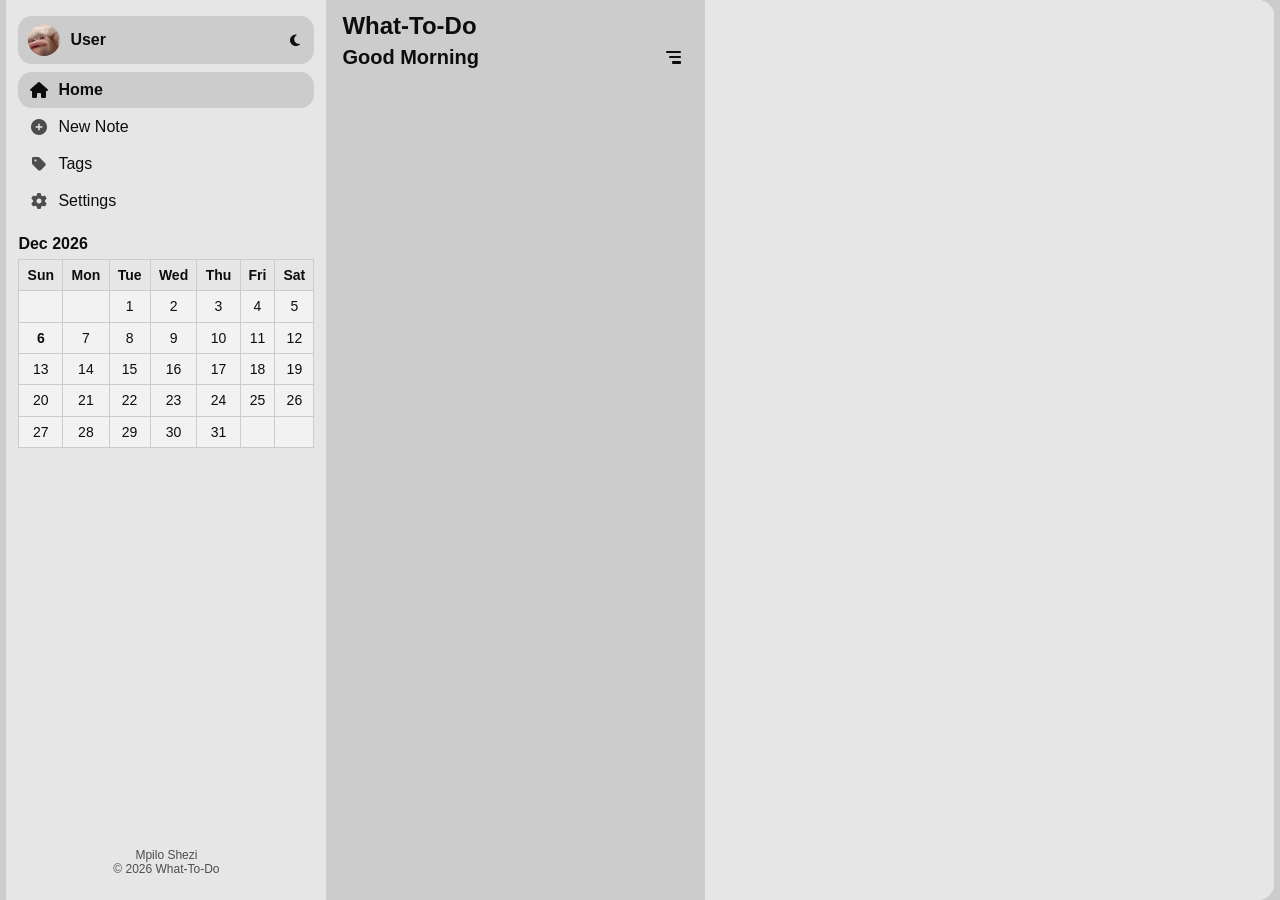
==== commit 5bb33f1b: "Added Live demo link to readMe" ====
--- a/index.html
+++ b/index.html
@@ -27,7 +27,7 @@
       <div class="account-action">
         <div class="user-display">
           <img src="image/3c36493bb532231feea8f35fd29cca05.jpg" alt="user-Picture">
-          <span class="nav-label nav-name" id="name">Mpilo</span>
+          <span class="nav-label nav-name" id="name">User</span>
         </div>
         <button class="nav-label-show theme-toggle" id="theme-toggle">
           <i class="fa-solid fa-moon"></i>
